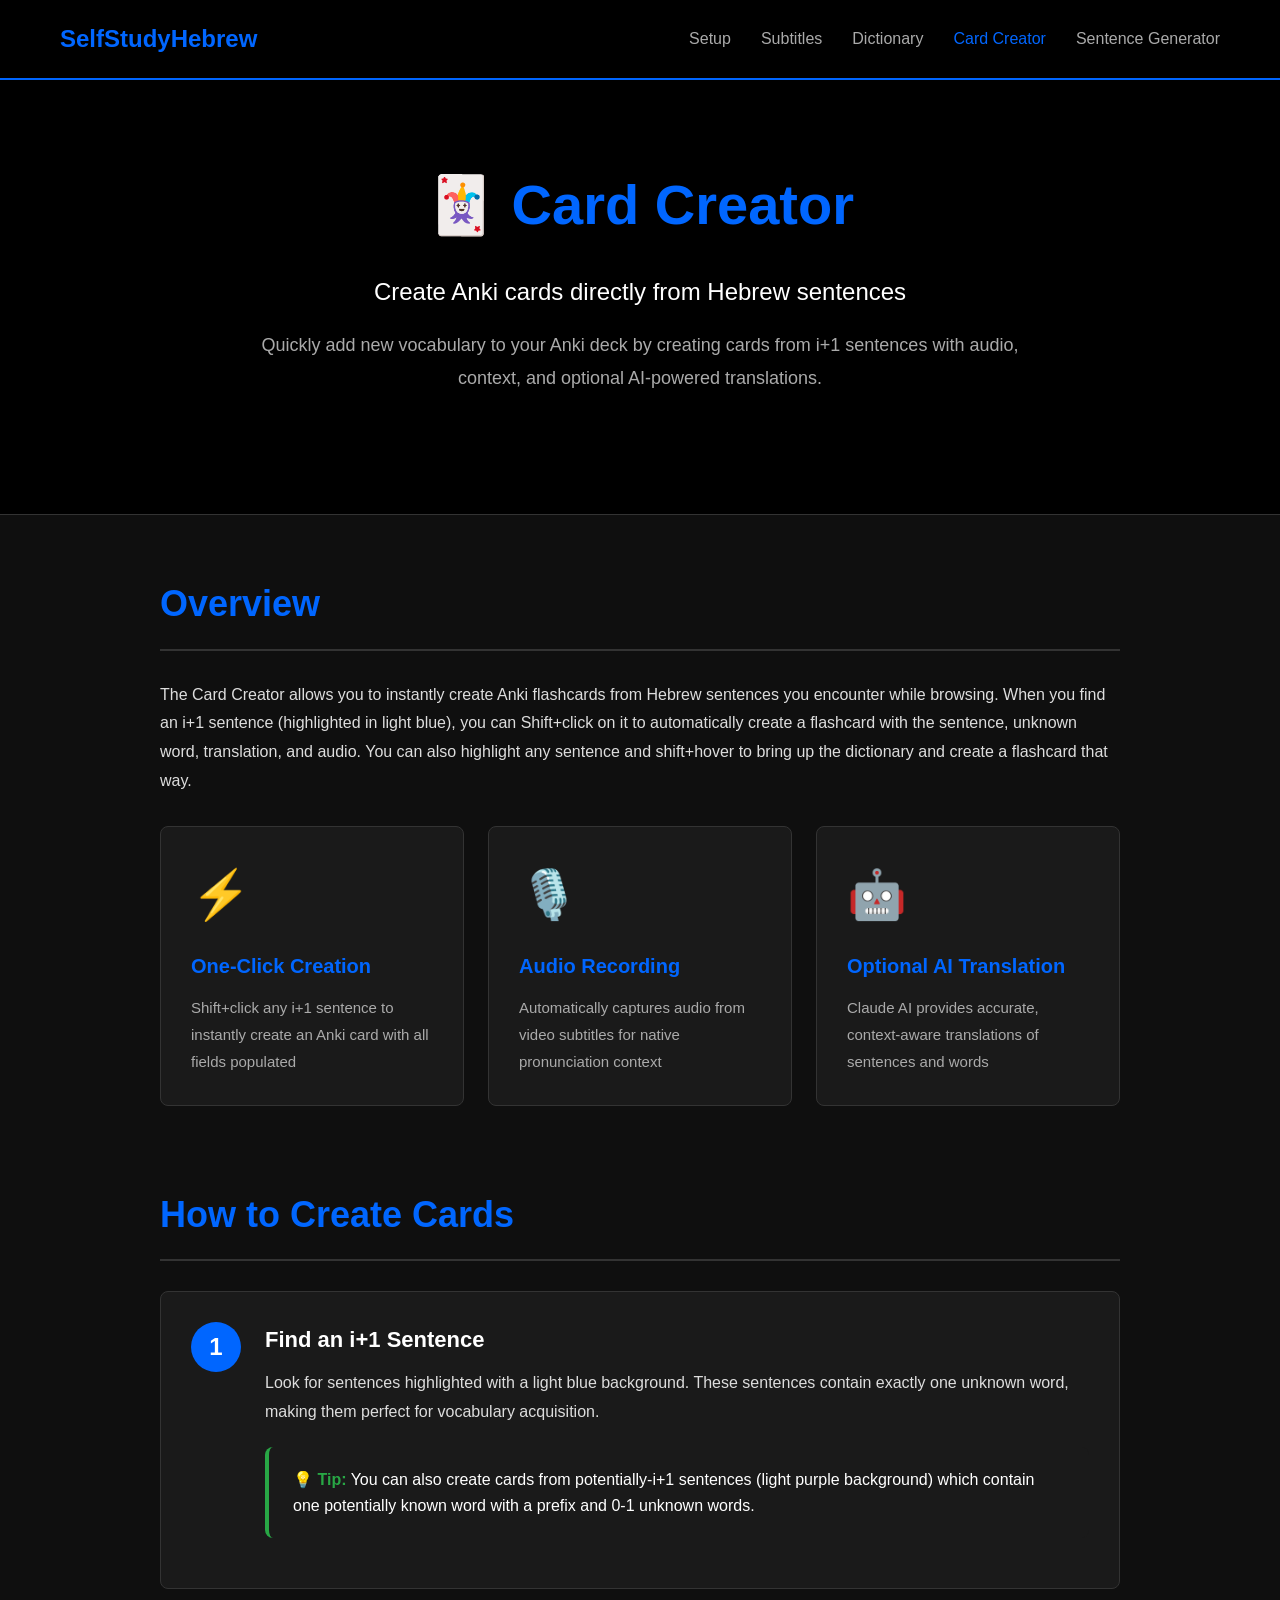
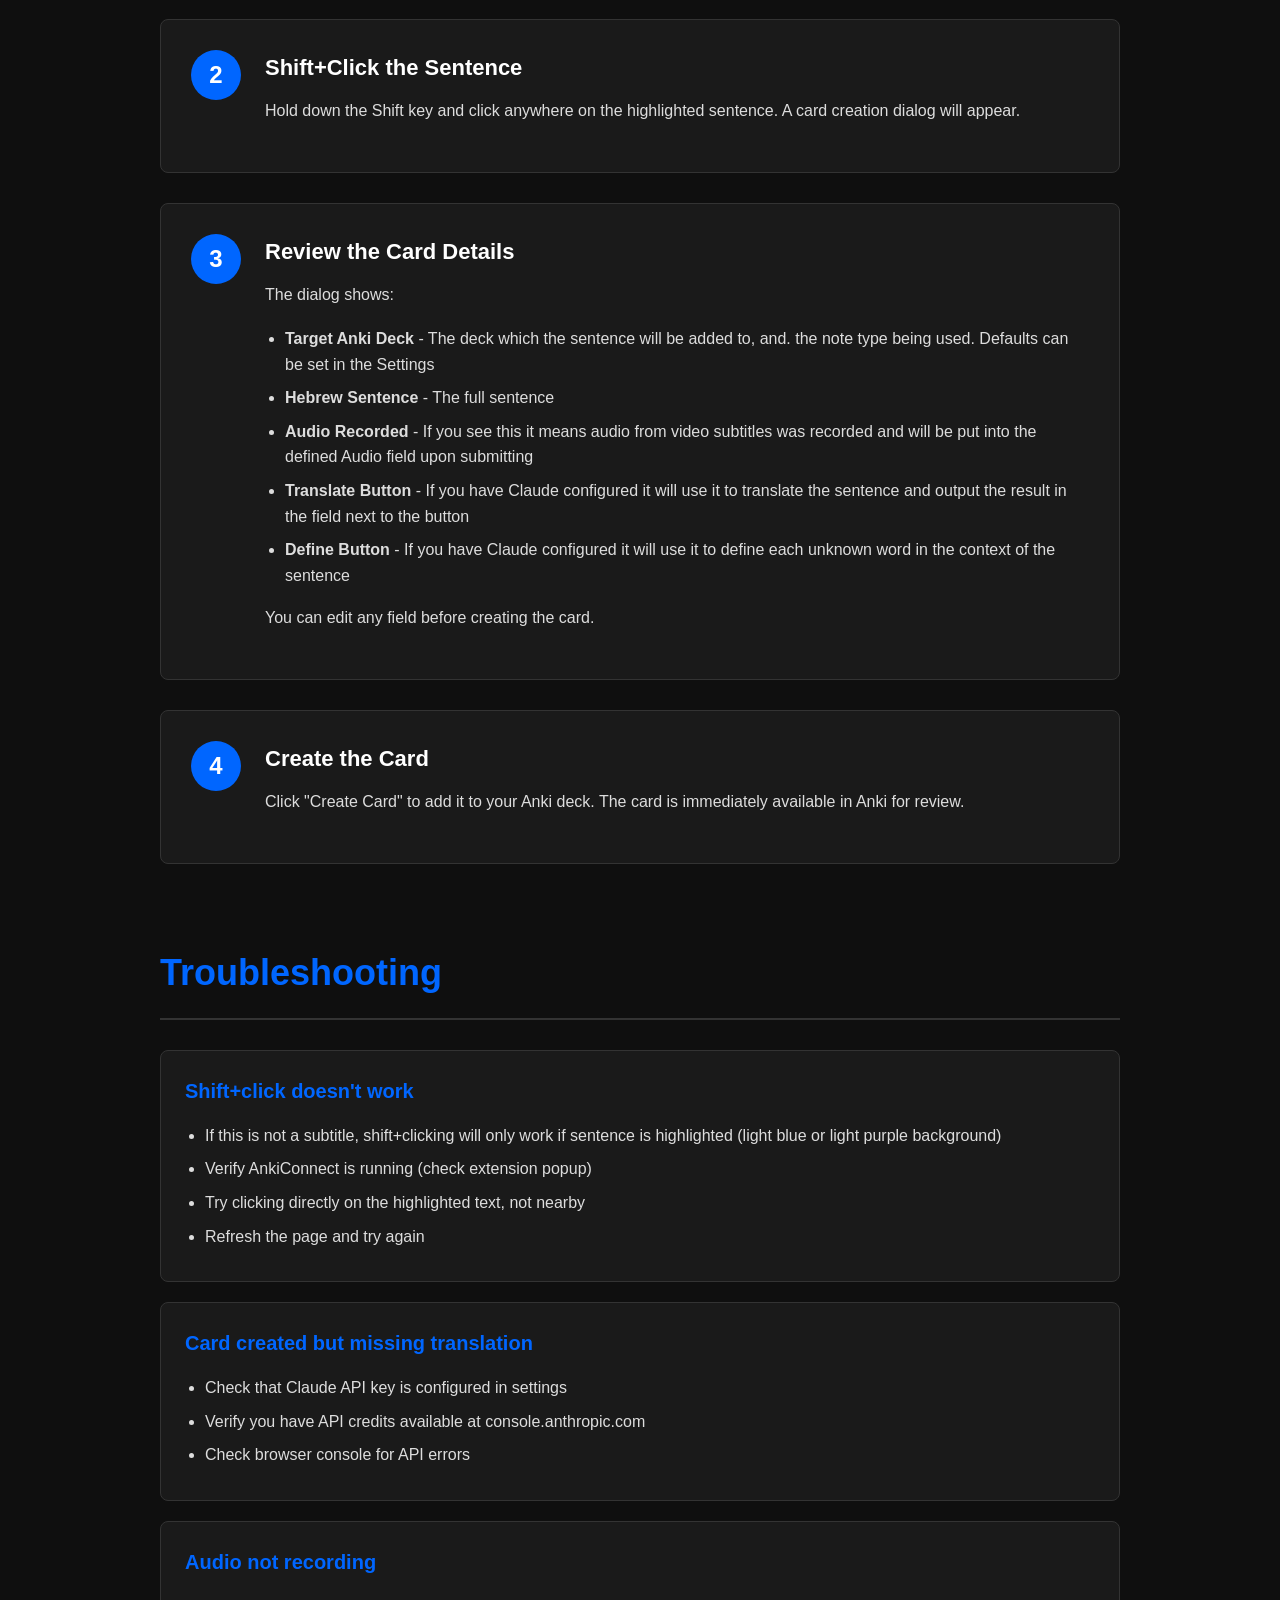
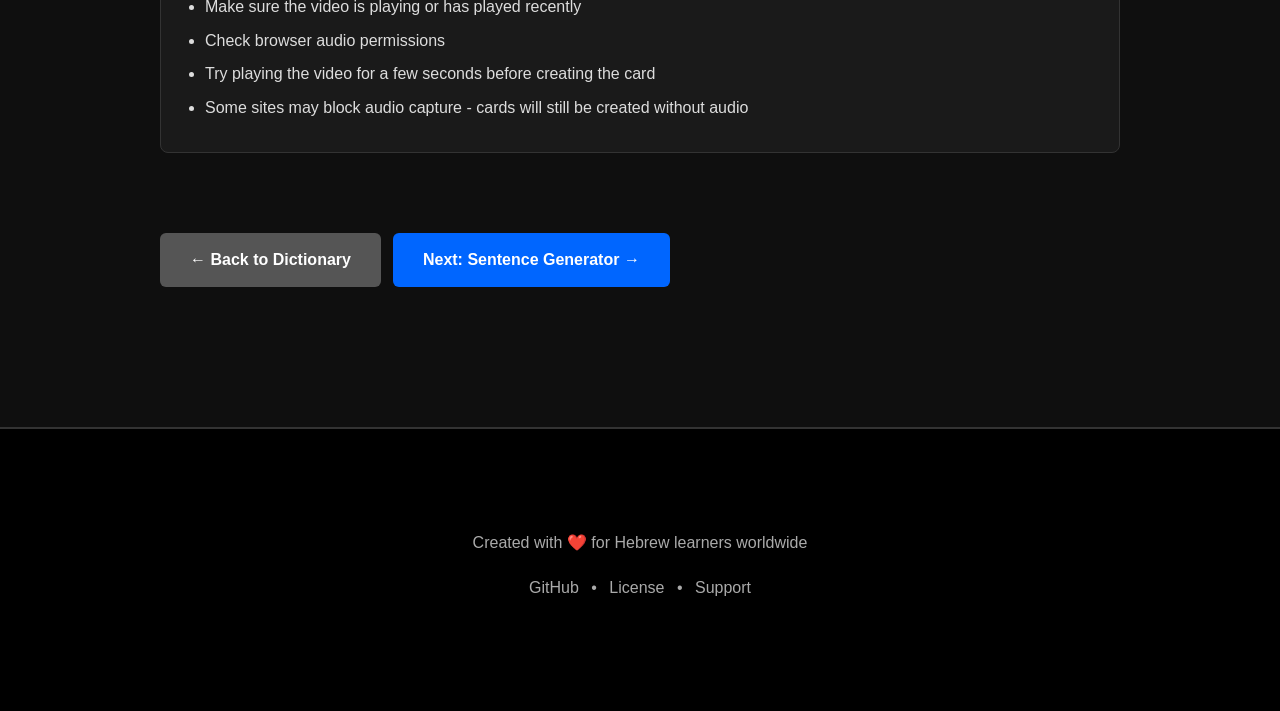
==== cards.html @ de8bf4ba "Add files via upload" ====
<!DOCTYPE html>
<html lang="en">
<head>
  <meta charset="UTF-8">
  <meta name="viewport" content="width=device-width, initial-scale=1.0">
  <title>Card Creator - SelfStudyHebrew</title>
  <link rel="stylesheet" href="styles.css">
</head>
<body>
  <nav class="navbar">
    <div class="nav-container">
      <div class="nav-brand">SelfStudyHebrew</div>
      <ul class="nav-menu">
        <li><a href="index.html">Setup</a></li>
        <li><a href="subtitles.html">Subtitles</a></li>
        <li><a href="dictionary.html">Dictionary</a></li>
        <li><a href="cards.html" class="active">Card Creator</a></li>
        <li><a href="generator.html">Sentence Generator</a></li>
      </ul>
    </div>
  </nav>

  <div class="hero">
    <div class="hero-content">
      <h1>🃏 Card Creator</h1>
      <p class="hero-subtitle">Create Anki cards directly from Hebrew sentences</p>
      <p class="hero-description">Quickly add new vocabulary to your Anki deck by creating cards from i+1 sentences with audio, context, and optional AI-powered translations.</p>
    </div>
  </div>

  <div class="container">
    <!-- Overview -->
    <section class="section">
      <h2>Overview</h2>
      <p>
        The Card Creator allows you to instantly create Anki flashcards from Hebrew sentences you encounter while browsing.
        When you find an i+1 sentence (highlighted in light blue), you can Shift+click on it to automatically create
        a flashcard with the sentence, unknown word, translation, and audio. You can also highlight any sentence and shift+hover to bring up the dictionary and create a flashcard that way.
      </p>

      <div class="feature-grid">
        <div class="feature-card">
          <div class="feature-icon">⚡</div>
          <h3>One-Click Creation</h3>
          <p>Shift+click any i+1 sentence to instantly create an Anki card with all fields populated</p>
        </div>
        <div class="feature-card">
          <div class="feature-icon">🎙️</div>
          <h3>Audio Recording</h3>
          <p>Automatically captures audio from video subtitles for native pronunciation context</p>
        </div>
        <div class="feature-card">
          <div class="feature-icon">🤖</div>
          <h3>Optional AI Translation</h3>
          <p>Claude AI provides accurate, context-aware translations of sentences and words</p>
        </div>
      </div>
    </section>

    <!-- How to Create Cards -->
    <section class="section">
      <h2>How to Create Cards</h2>

      <div class="step-card">
        <div class="step-number">1</div>
        <div class="step-content">
          <h3>Find an i+1 Sentence</h3>
          <p>Look for sentences highlighted with a light blue background. These sentences contain exactly one unknown word, making them perfect for vocabulary acquisition.</p>
          <div class="tip-box">
            <strong>💡 Tip:</strong> You can also create cards from potentially-i+1 sentences (light purple background) which contain one potentially known word with a prefix and 0-1 unknown words.
          </div>
        </div>
      </div>

      <div class="step-card">
        <div class="step-number">2</div>
        <div class="step-content">
          <h3>Shift+Click the Sentence</h3>
          <p>Hold down the Shift key and click anywhere on the highlighted sentence. A card creation dialog will appear.</p>
        </div>
      </div>

      <div class="step-card">
        <div class="step-number">3</div>
        <div class="step-content">
          <h3>Review the Card Details</h3>
          <p>The dialog shows:</p>
          <ul>
            <li><strong>Target Anki Deck</strong> - The deck which the sentence will be added to, and. the note type being used. Defaults can be set in the Settings</li>
            <li><strong>Hebrew Sentence</strong> - The full sentence</li>
            <li><strong>Audio Recorded</strong> - If you see this it means audio from video subtitles was recorded and will be put into the defined Audio field upon submitting</li>
            <li><strong>Translate Button</strong> - If you have Claude configured it will use it to translate the sentence and output the result in the field next to the button</li>
            <li><strong>Define Button</strong> - If you have Claude configured it will use it to define each unknown word in the context of the sentence</li>
          </ul>
          <p>You can edit any field before creating the card.</p>
        </div>
      </div>

      <div class="step-card">
        <div class="step-number">4</div>
        <div class="step-content">
          <h3>Create the Card</h3>
          <p>Click "Create Card" to add it to your Anki deck. The card is immediately available in Anki for review.</p>
        </div>
      </div>
    </section>

    <!-- Troubleshooting -->
    <section class="section">
      <h2>Troubleshooting</h2>

      <div class="faq-item">
        <h3>Shift+click doesn't work</h3>
        <ul>
          <li>If this is not a subtitle, shift+clicking will only work if sentence is highlighted (light blue or light purple background)</li>
          <li>Verify AnkiConnect is running (check extension popup)</li>
          <li>Try clicking directly on the highlighted text, not nearby</li>
          <li>Refresh the page and try again</li>
        </ul>
      </div>

      <div class="faq-item">
        <h3>Card created but missing translation</h3>
        <ul>
          <li>Check that Claude API key is configured in settings</li>
          <li>Verify you have API credits available at console.anthropic.com</li>
          <li>Check browser console for API errors</li>
        </ul>
      </div>

      <div class="faq-item">
        <h3>Audio not recording</h3>
        <ul>
          <li>Make sure the video is playing or has played recently</li>
          <li>Check browser audio permissions</li>
          <li>Try playing the video for a few seconds before creating the card</li>
          <li>Some sites may block audio capture - cards will still be created without audio</li>
        </ul>
      </div>
    </section>

    <!-- Back to Guide -->
    <section class="section">
      <div class="button-group">
        <a href="dictionary.html" class="btn btn-secondary">← Back to Dictionary</a>
        <a href="generator.html" class="btn btn-primary">Next: Sentence Generator →</a>
      </div>
    </section>
  </div>

  <footer class="footer">
    <div class="container">
      <p>Created with ❤️ for Hebrew learners worldwide</p>
      <p class="footer-links">
        <a href="https://github.com/yourusername/selfstudyhebrew">GitHub</a> •
        <a href="https://github.com/yourusername/selfstudyhebrew/blob/main/LICENSE">License</a> •
        <a href="https://buymeacoffee.com/selfstudyhebrew">Support</a>
      </p>
    </div>
  </footer>
</body>
</html>
---- styles.css ----
* {
  margin: 0;
  padding: 0;
  box-sizing: border-box;
}

body {
  font-family: -apple-system, BlinkMacSystemFont, 'Segoe UI', Roboto, Oxygen, Ubuntu, Cantarell, sans-serif;
  line-height: 1.6;
  color: white;
  background: #0f0f0f;
}

a {
  color: #5eb3f6;
  text-decoration: none;
}

a:hover {
  text-decoration: underline;
}

/* Navigation */
.navbar {
  background: #000;
  border-bottom: 2px solid #0066ff;
  position: sticky;
  top: 0;
  z-index: 1000;
}

.nav-container {
  max-width: 1200px;
  margin: 0 auto;
  padding: 0 20px;
  display: flex;
  justify-content: space-between;
  align-items: center;
}

.nav-brand {
  font-size: 24px;
  font-weight: 700;
  color: #0066ff;
  padding: 20px 0;
}

.nav-menu {
  display: flex;
  list-style: none;
  gap: 30px;
}

.nav-menu a {
  color: #aaa;
  text-decoration: none;
  font-weight: 500;
  transition: color 0.2s;
  padding: 20px 0;
  display: block;
}

.nav-menu a:hover,
.nav-menu a.active {
  color: #0066ff;
  text-decoration: none;
}

/* Hero */
.hero {
  background: #000;
  border-bottom: 1px solid #333;
  padding: 80px 20px;
  text-align: center;
}

.hero-content {
  max-width: 800px;
  margin: 0 auto;
}

.hero h1 {
  font-size: 56px;
  font-weight: 700;
  color: #0066ff;
  margin-bottom: 20px;
}

.hero-subtitle {
  font-size: 24px;
  color: white;
  margin-bottom: 16px;
  font-weight: 500;
}

.hero-description {
  font-size: 18px;
  color: #aaa;
  margin-bottom: 40px;
  line-height: 1.8;
}

.hero-buttons {
  display: flex;
  gap: 16px;
  justify-content: center;
  flex-wrap: wrap;
}

/* Container */
.container {
  max-width: 1000px;
  margin: 0 auto;
  padding: 60px 20px;
}

/* Section */
.section {
  margin-bottom: 80px;
}

.section:last-child {
  margin-bottom: 0;
}

h2 {
  font-size: 36px;
  font-weight: 600;
  color: #0066ff;
  margin-bottom: 30px;
  padding-bottom: 16px;
  border-bottom: 2px solid #333;
}

h3 {
  font-size: 22px;
  font-weight: 600;
  color: white;
  margin-bottom: 16px;
}

p {
  color: #ddd;
  margin-bottom: 16px;
  font-size: 16px;
  line-height: 1.8;
}

/* Buttons */
.btn {
  display: inline-block;
  padding: 12px 28px;
  border-radius: 6px;
  font-weight: 600;
  font-size: 16px;
  text-decoration: none;
  transition: all 0.2s;
  border: 2px solid transparent;
}

.btn-primary {
  background: #0066ff;
  color: white;
}

.btn-primary:hover {
  background: #0052cc;
  text-decoration: none;
  transform: translateY(-2px);
  box-shadow: 0 4px 12px rgba(255, 0, 0, 0.3);
}

.btn-secondary {
  background: #555;
  color: white;
}

.btn-secondary:hover {
  background: #666;
  text-decoration: none;
  transform: translateY(-2px);
}

.btn-coffee {
  background: linear-gradient(135deg, #FFDD00 0%, #FBB034 100%);
  color: #2d1f0f;
  border-color: #f4a300;
}

.btn-coffee:hover {
  background: linear-gradient(135deg, #FBB034 0%, #FFDD00 100%);
  text-decoration: none;
  transform: translateY(-2px);
  box-shadow: 0 4px 12px rgba(255, 221, 0, 0.4);
}

.btn-small {
  padding: 8px 16px;
  font-size: 14px;
}

.button-group {
  display: flex;
  gap: 12px;
  flex-wrap: wrap;
  margin-top: 24px;
}

/* Color Guide */
.color-guide {
  display: flex;
  gap: 30px;
  flex-wrap: wrap;
  margin: 30px 0;
  padding: 30px;
  background: #1a1a1a;
  border-radius: 8px;
  border: 1px solid #333;
}

.color-item {
  display: flex;
  flex-direction: column;
  align-items: center;
  gap: 12px;
  min-width: 120px;
}

.color-box {
  font-size: 28px;
  padding: 12px 20px;
  border-radius: 4px;
  background: #0f0f0f;
  font-weight: 600;
  direction: rtl;
}

.color-box.green-underline {
  border-bottom: 3px solid #2d5016;
  color: white;
}

.color-box.orange-underline {
  border-bottom: 3px solid #ff8c00;
  color: white;
}

.color-box.purple-underline {
  border-bottom: 3px solid #9370db;
  color: white;
}

.color-box.red-underline {
  border-bottom: 3px solid #dc3545;
  color: white;
}

.color-box.i1-bg {
  background: #add8e6;
  color: #0f0f0f;
}

.color-box.potentially-i1-bg {
  background: #e6d5f5;
  color: #0f0f0f;
}

.color-item span {
  color: #aaa;
  font-size: 14px;
  text-align: center;
}

/* Feature Grid */
.feature-grid {
  display: grid;
  grid-template-columns: repeat(auto-fit, minmax(280px, 1fr));
  gap: 24px;
  margin: 30px 0;
}

.feature-card {
  background: #1a1a1a;
  border: 1px solid #333;
  border-radius: 8px;
  padding: 30px;
  transition: all 0.2s;
  text-decoration: none;
  display: block;
}

.feature-card:hover {
  border-color: #0066ff;
  transform: translateY(-4px);
  box-shadow: 0 8px 20px rgba(255, 0, 0, 0.2);
  text-decoration: none;
}

.feature-icon {
  font-size: 48px;
  margin-bottom: 16px;
}

.feature-card h3 {
  color: #0066ff;
  margin-bottom: 12px;
  font-size: 20px;
}

.feature-card p {
  color: #aaa;
  margin: 0;
  font-size: 15px;
}

/* Step Cards */
.step-card {
  display: flex;
  gap: 24px;
  margin-bottom: 30px;
  padding: 30px;
  background: #1a1a1a;
  border: 1px solid #333;
  border-radius: 8px;
}

.step-number {
  flex-shrink: 0;
  width: 50px;
  height: 50px;
  background: #0066ff;
  color: white;
  font-size: 24px;
  font-weight: 700;
  border-radius: 50%;
  display: flex;
  align-items: center;
  justify-content: center;
}

.step-content {
  flex: 1;
}

.step-content h3 {
  margin-top: 0;
  margin-bottom: 12px;
}

.step-content ol,
.step-content ul {
  margin-left: 20px;
  margin-bottom: 16px;
}

.step-content li {
  margin-bottom: 8px;
  color: #ddd;
}

code {
  background: #272727;
  color: #ff6666;
  padding: 3px 8px;
  border-radius: 4px;
  font-family: 'Courier New', monospace;
  font-size: 14px;
}

/* Info/Warning Boxes */
.info-box,
.warning-box {
  padding: 20px 24px;
  border-radius: 8px;
  margin: 20px 0;
  border-left: 4px solid;
}

.info-box {
  background: #1a2a3a;
  border-color: #5eb3f6;
}

.info-box h3 {
  color: #5eb3f6;
  margin-top: 0;
}

.warning-box {
  background: #2a1a1a;
  border-color: #ff8c00;
}

.warning-box strong {
  color: #ff8c00;
}

.info-box ol,
.info-box ul {
  margin-left: 20px;
  margin-top: 12px;
}

.info-box li {
  margin-bottom: 8px;
  color: #ddd;
}

/* FAQ Items */
.faq-item {
  padding: 24px;
  margin-bottom: 20px;
  background: #1a1a1a;
  border: 1px solid #333;
  border-radius: 8px;
}

.faq-item h3 {
  color: #0066ff;
  margin-top: 0;
  margin-bottom: 16px;
  font-size: 20px;
}

.faq-item ul {
  margin-left: 20px;
  margin-bottom: 0;
}

.faq-item li {
  margin-bottom: 8px;
  color: #ddd;
}

/* Screenshot/Image */
.screenshot {
  width: 100%;
  max-width: 800px;
  border-radius: 8px;
  border: 2px solid #333;
  margin: 30px 0;
}

.screenshot-caption {
  text-align: center;
  color: #aaa;
  font-size: 14px;
  margin-top: 12px;
  font-style: italic;
}

/* Footer */
.footer {
  background: #000;
  border-top: 2px solid #333;
  padding: 40px 20px;
  text-align: center;
  color: #aaa;
  margin-top: 80px;
}

.footer p {
  color: #aaa;
  margin-bottom: 8px;
}

.footer-links {
  margin-top: 16px;
}

.footer-links a {
  color: #aaa;
  margin: 0 8px;
}

.footer-links a:hover {
  color: #0066ff;
}

/* Responsive */
@media (max-width: 768px) {
  .nav-container {
    flex-direction: column;
    padding: 10px 20px;
  }

  .nav-menu {
    flex-wrap: wrap;
    justify-content: center;
    gap: 15px;
    padding: 10px 0;
  }

  .nav-menu a {
    padding: 8px 0;
  }

  .hero h1 {
    font-size: 36px;
  }

  .hero-subtitle {
    font-size: 20px;
  }

  .hero-description {
    font-size: 16px;
  }

  h2 {
    font-size: 28px;
  }

  .feature-grid {
    grid-template-columns: 1fr;
  }

  .step-card {
    flex-direction: column;
  }

  .color-guide {
    flex-direction: column;
    align-items: center;
  }

  .hero-buttons {
    flex-direction: column;
  }

  .hero-buttons .btn {
    width: 100%;
    text-align: center;
  }
}

/* Page-specific styles */
.video-embed {
  position: relative;
  padding-bottom: 56.25%;
  height: 0;
  overflow: hidden;
  max-width: 100%;
  margin: 30px 0;
  border-radius: 8px;
  border: 2px solid #333;
}

.video-embed iframe {
  position: absolute;
  top: 0;
  left: 0;
  width: 100%;
  height: 100%;
}

.tip-box {
  background: #1a1a1a;
  border-left: 4px solid #28a745;
  padding: 20px 24px;
  margin: 20px 0;
  border-radius: 8px;
}

.tip-box strong {
  color: #28a745;
}

.shortcut-key {
  display: inline-block;
  background: #272727;
  color: #ff6666;
  padding: 4px 12px;
  border-radius: 4px;
  font-family: 'Courier New', monospace;
  font-size: 14px;
  font-weight: 600;
  border: 1px solid #444;
  margin: 0 4px;
}
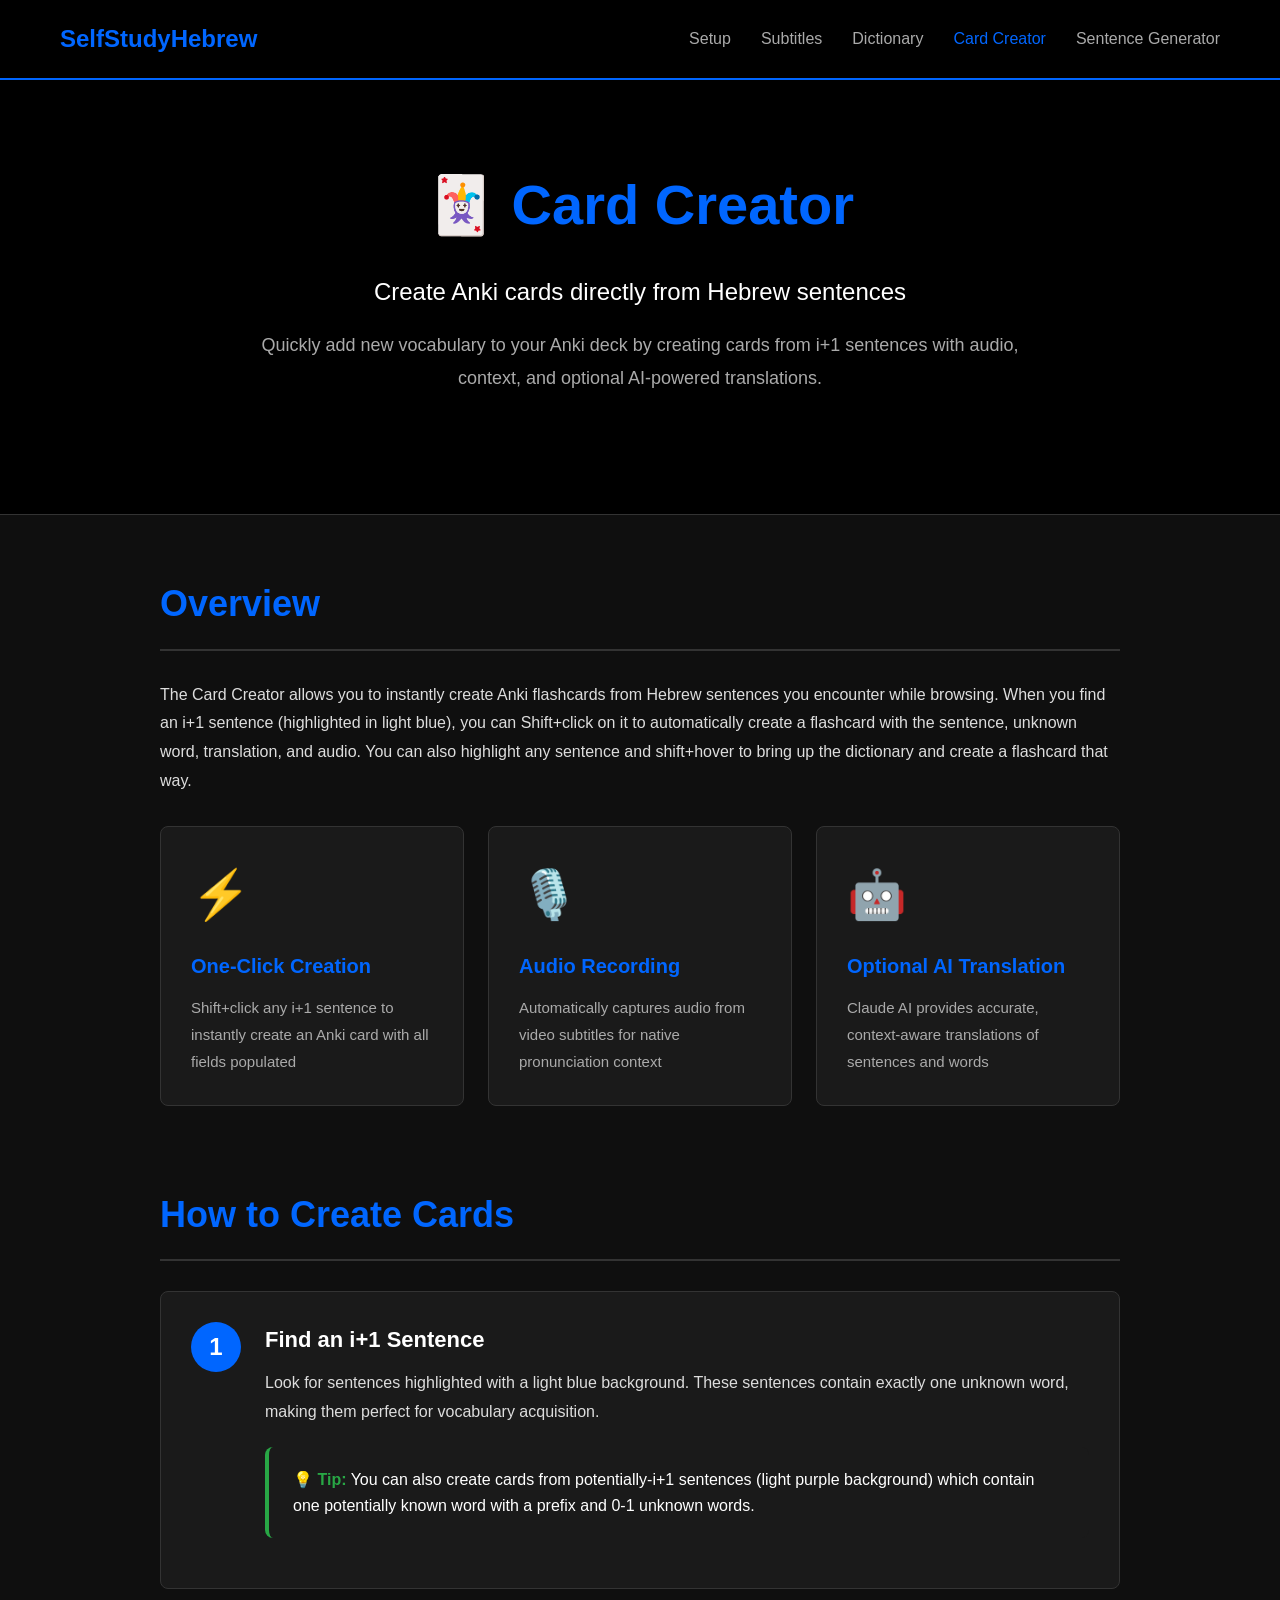
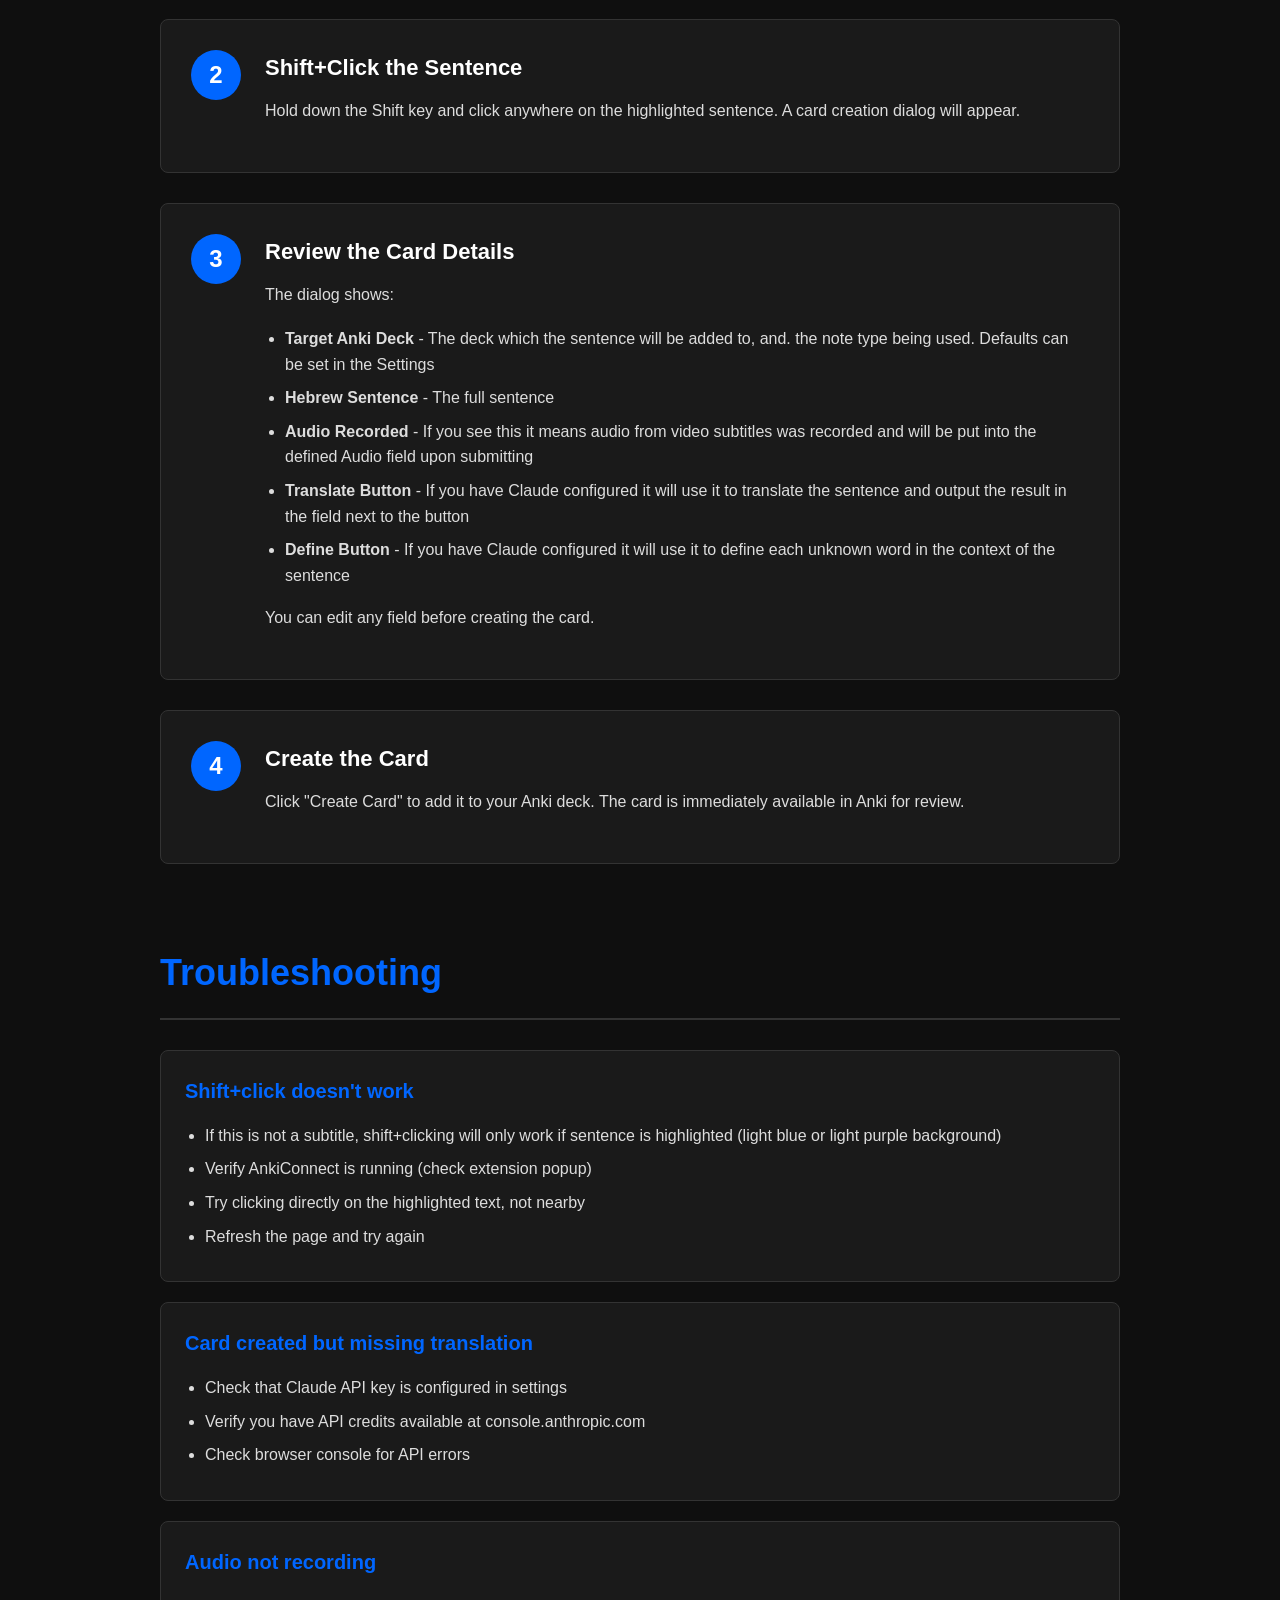
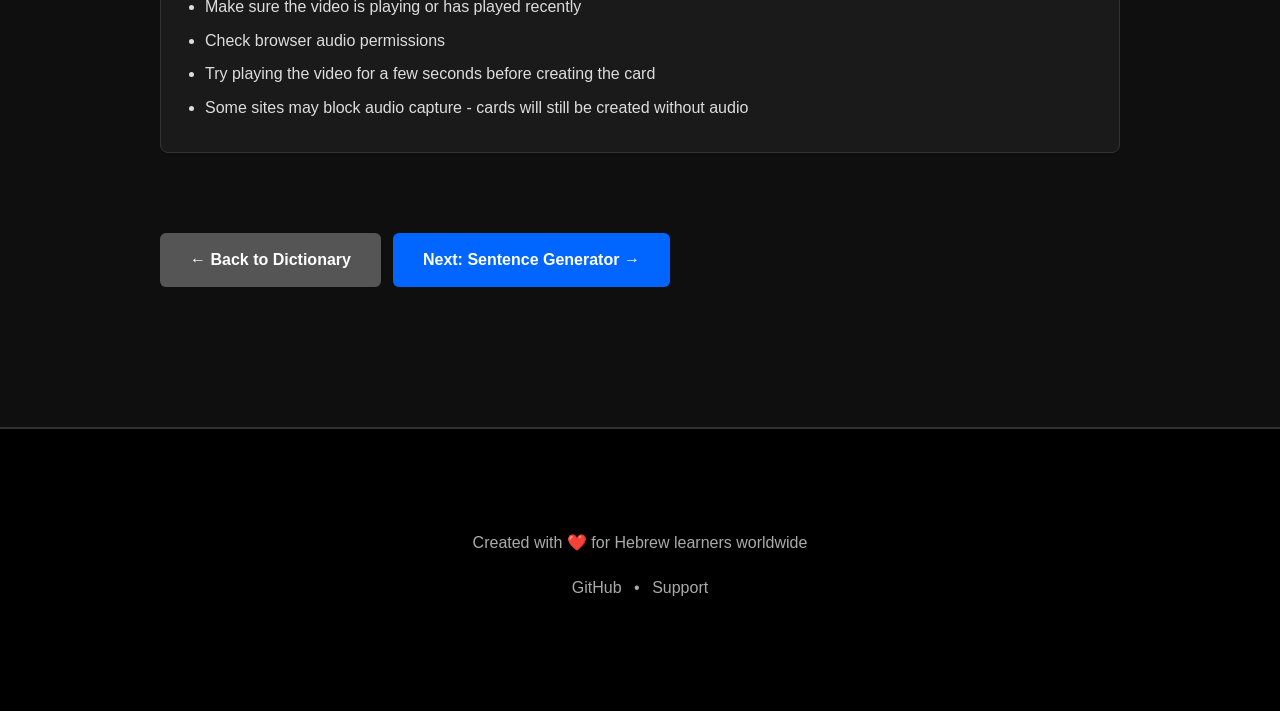
==== commit 566bd354: "Add files via upload" ====
--- a/cards.html
+++ b/cards.html
@@ -152,8 +152,7 @@
     <div class="container">
       <p>Created with ❤️ for Hebrew learners worldwide</p>
       <p class="footer-links">
-        <a href="https://github.com/yourusername/selfstudyhebrew">GitHub</a> •
-        <a href="https://github.com/yourusername/selfstudyhebrew/blob/main/LICENSE">License</a> •
+        <a href="https://github.com/selfstudyhebrew/selfstudyhebrew">GitHub</a> •
         <a href="https://buymeacoffee.com/selfstudyhebrew">Support</a>
       </p>
     </div>
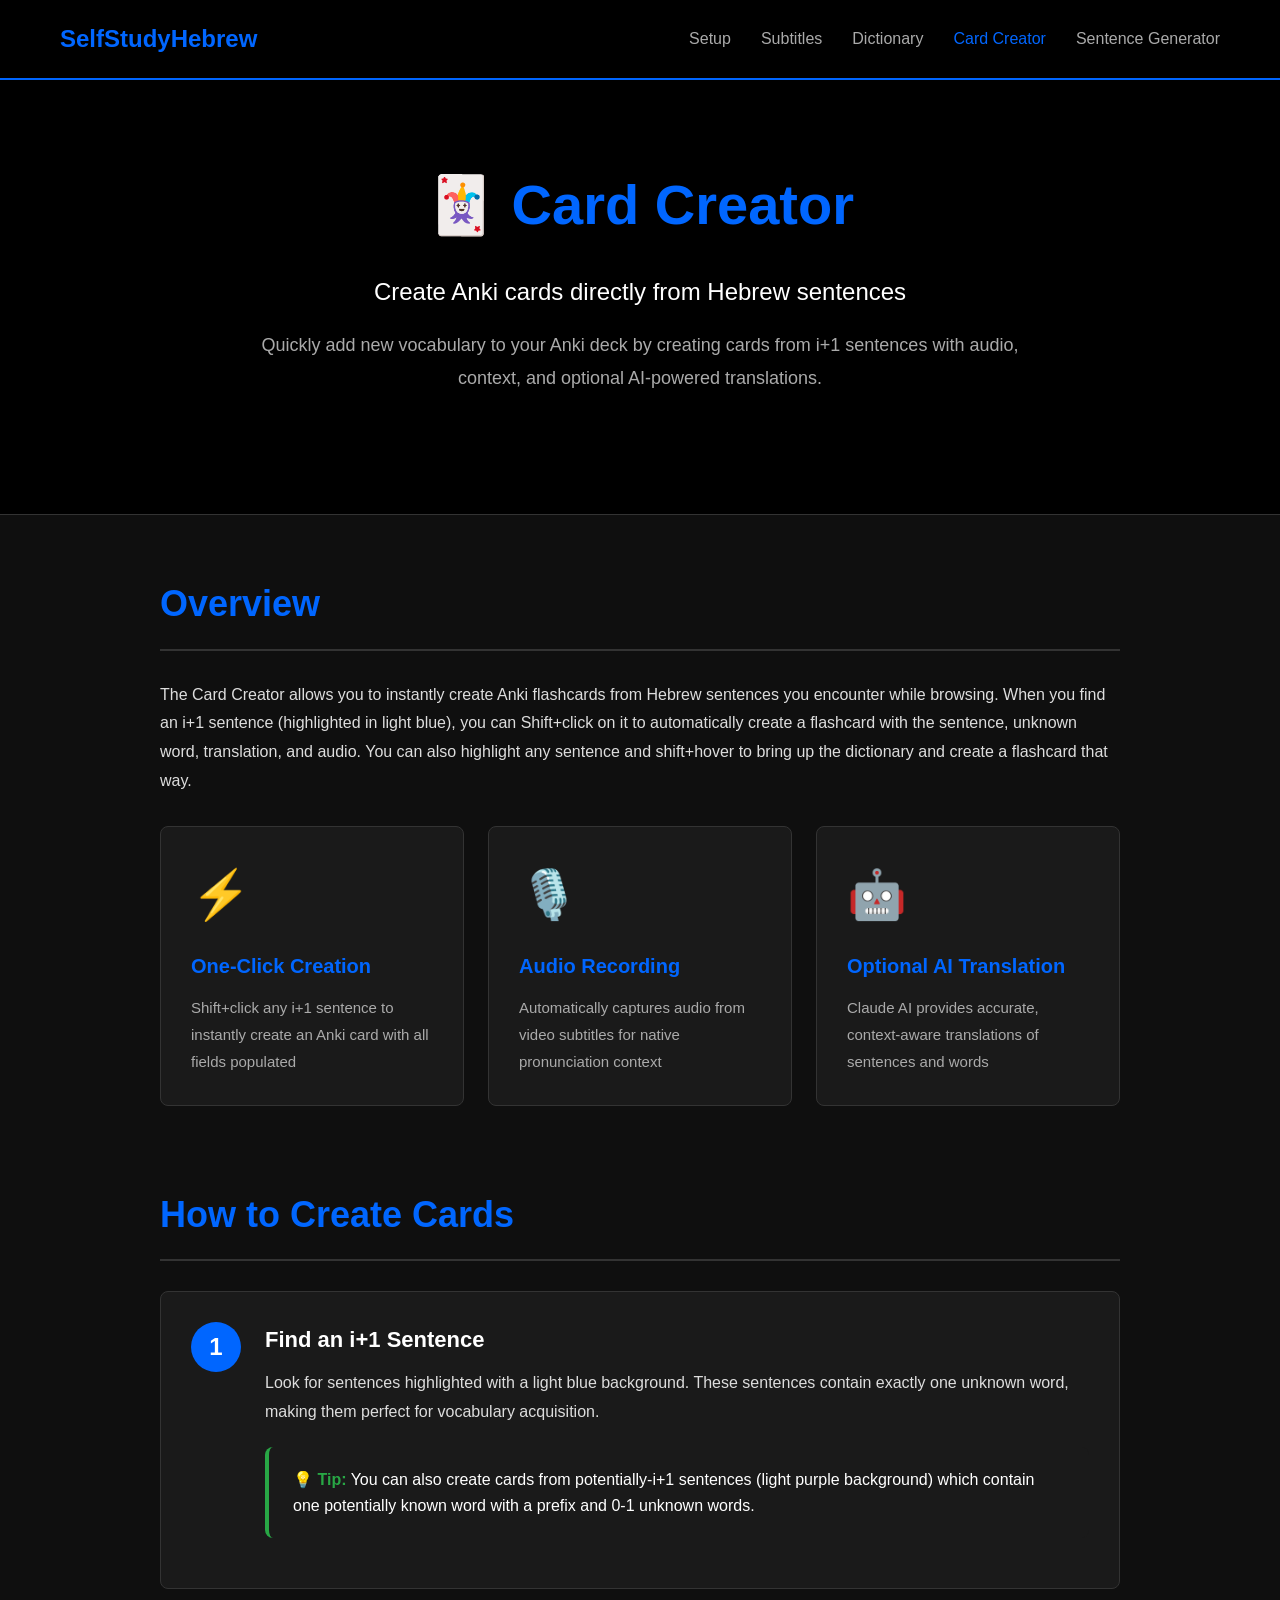
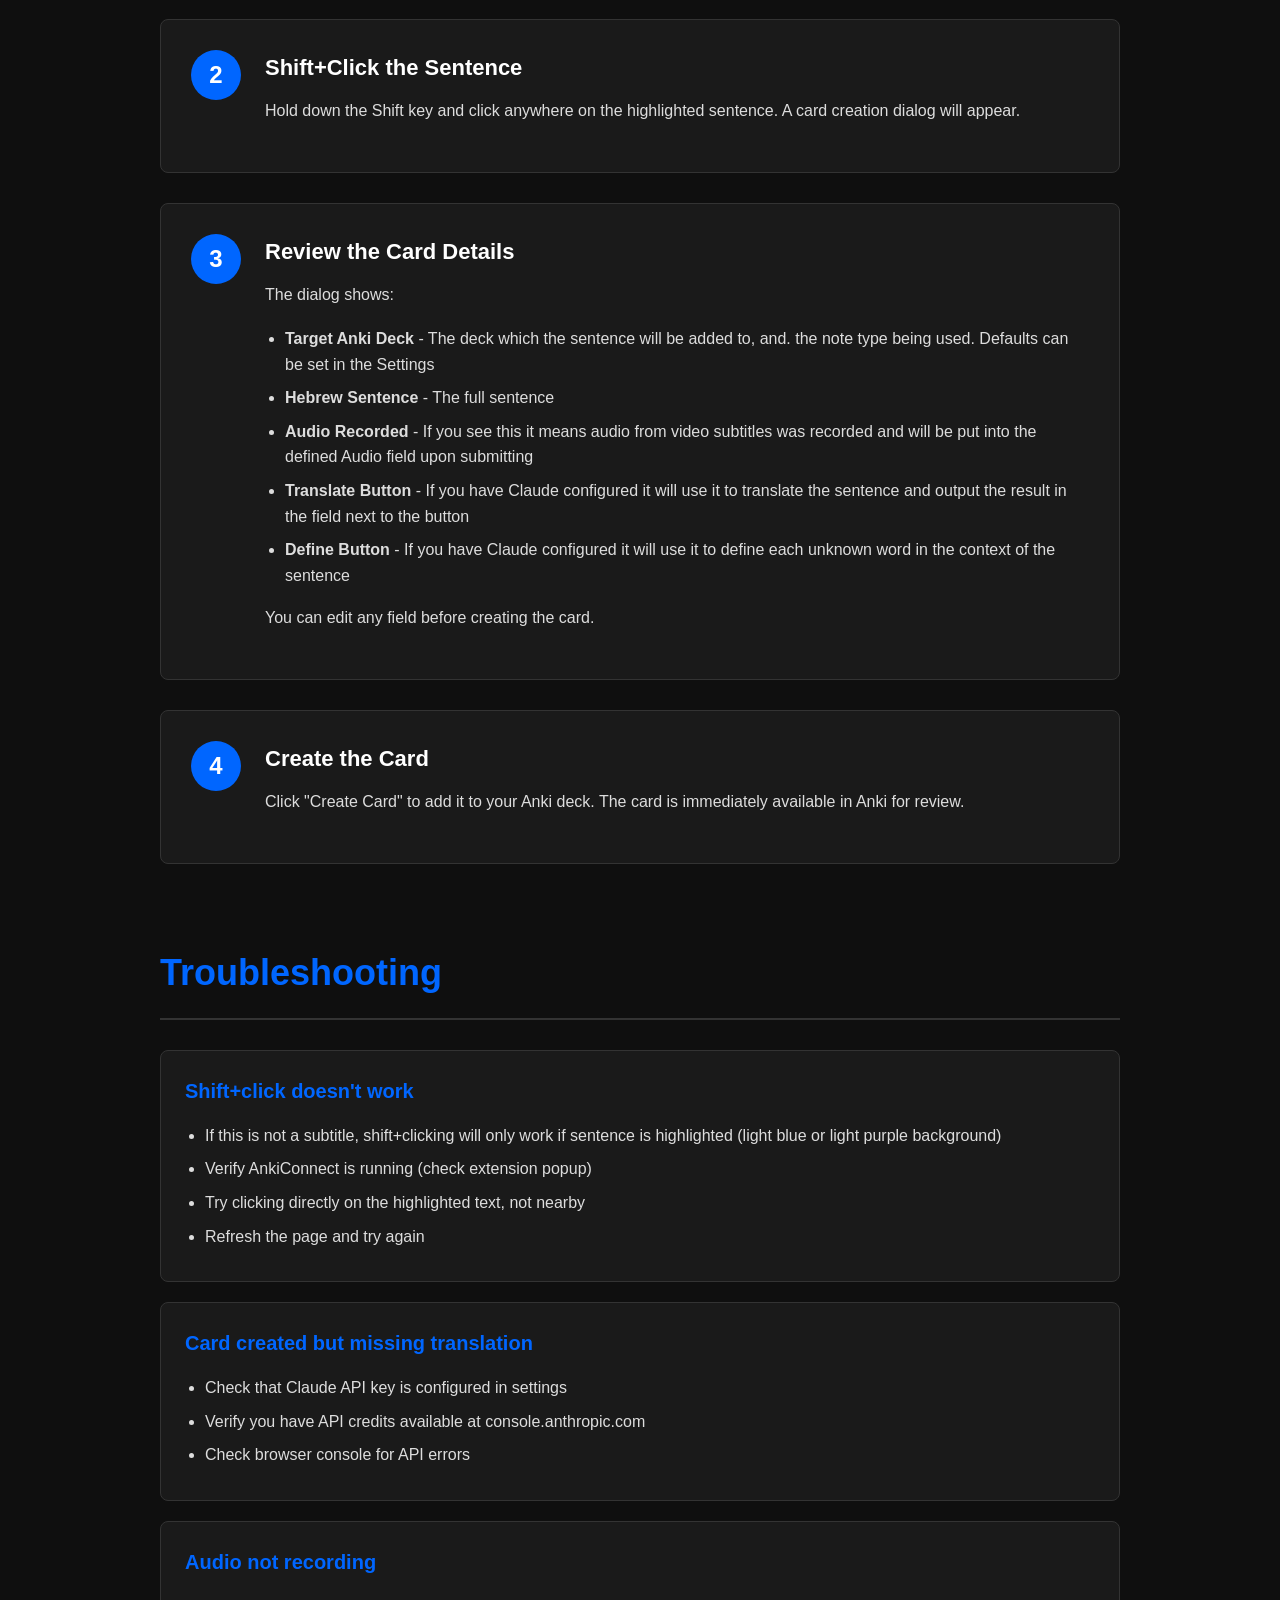
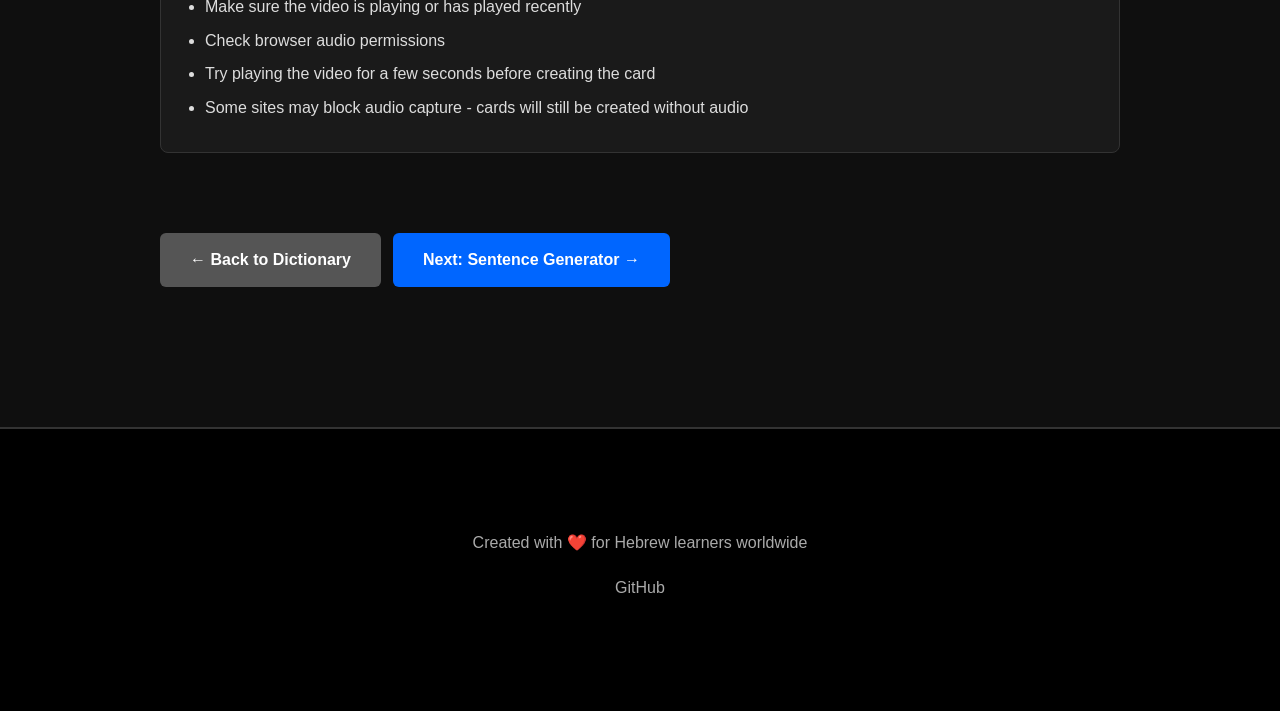
==== commit ccec92d4: "Updated Links" ====
--- a/cards.html
+++ b/cards.html
@@ -152,8 +152,7 @@
     <div class="container">
       <p>Created with ❤️ for Hebrew learners worldwide</p>
       <p class="footer-links">
-        <a href="https://github.com/selfstudyhebrew/selfstudyhebrew">GitHub</a> •
-        <a href="https://buymeacoffee.com/selfstudyhebrew">Support</a>
+        <a href="https://github.com/selfstudyhebrew/selfstudyhebrew">GitHub</a>
       </p>
     </div>
   </footer>
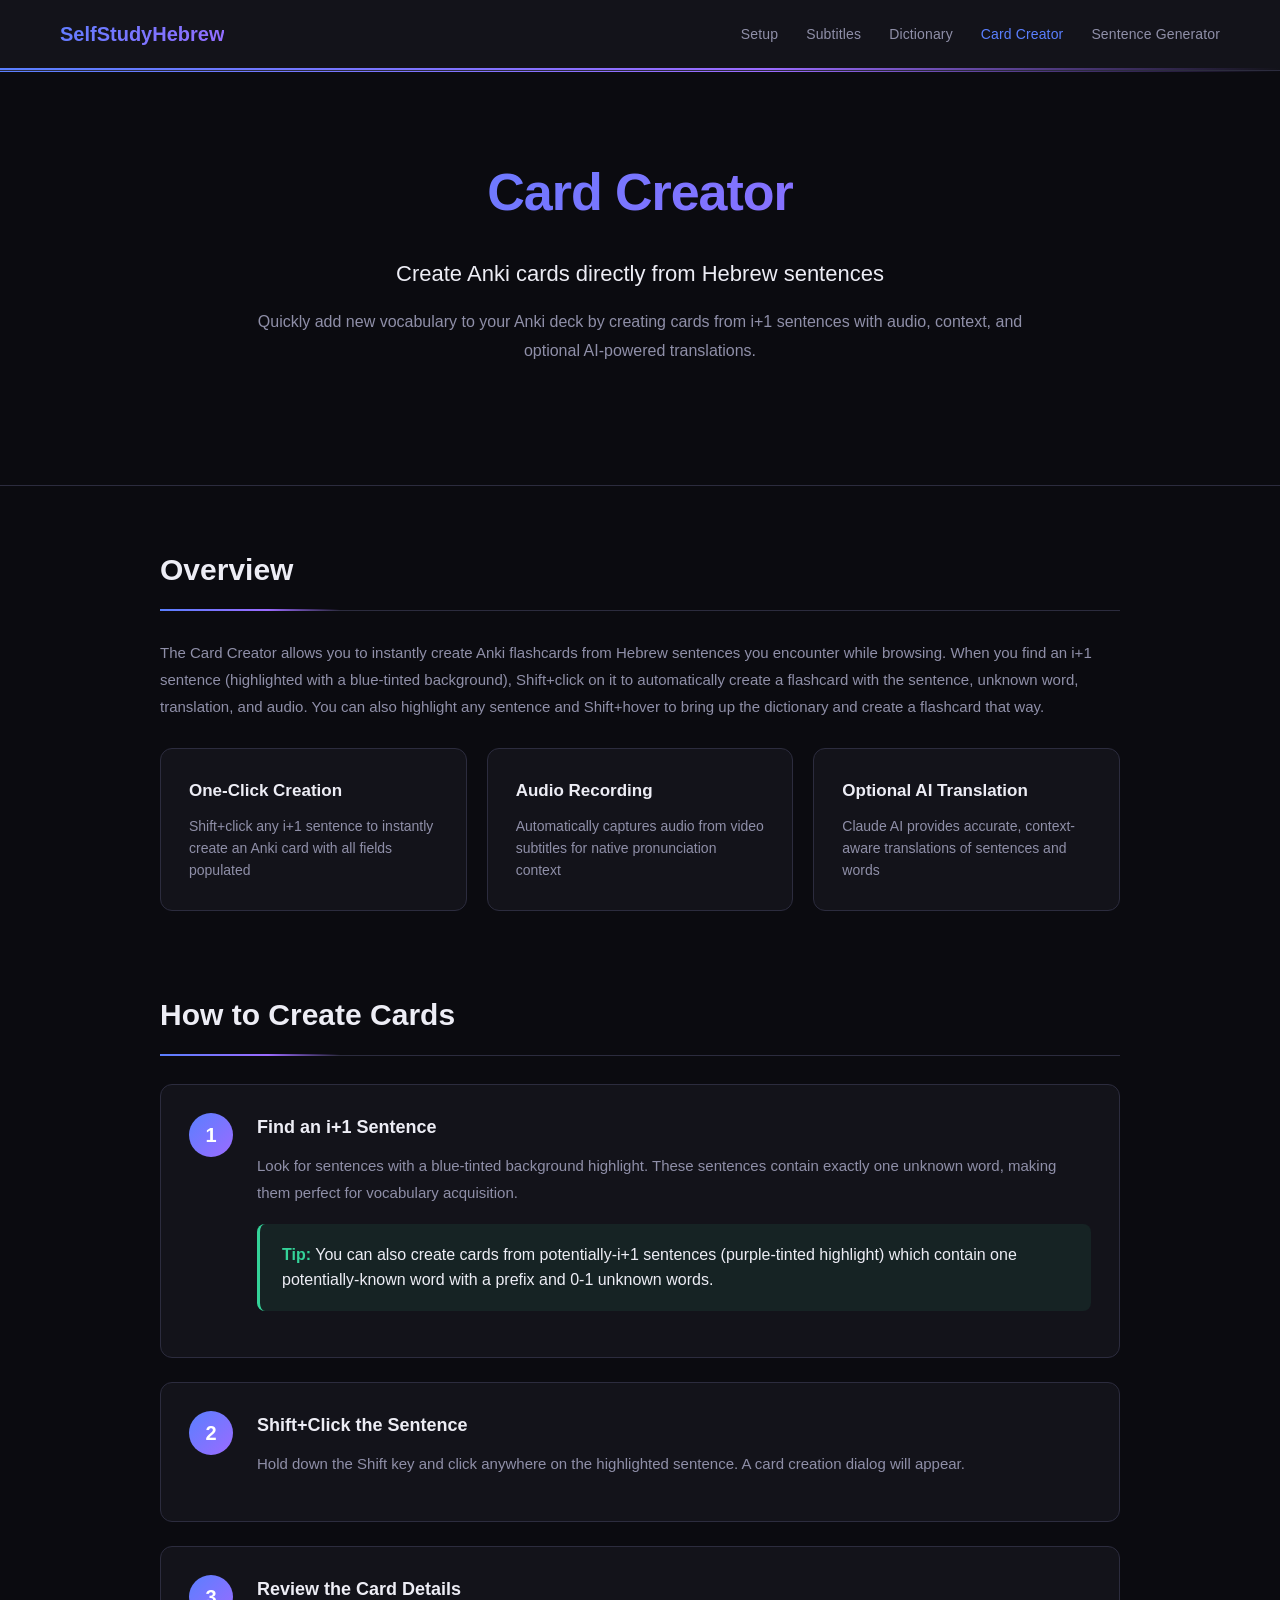
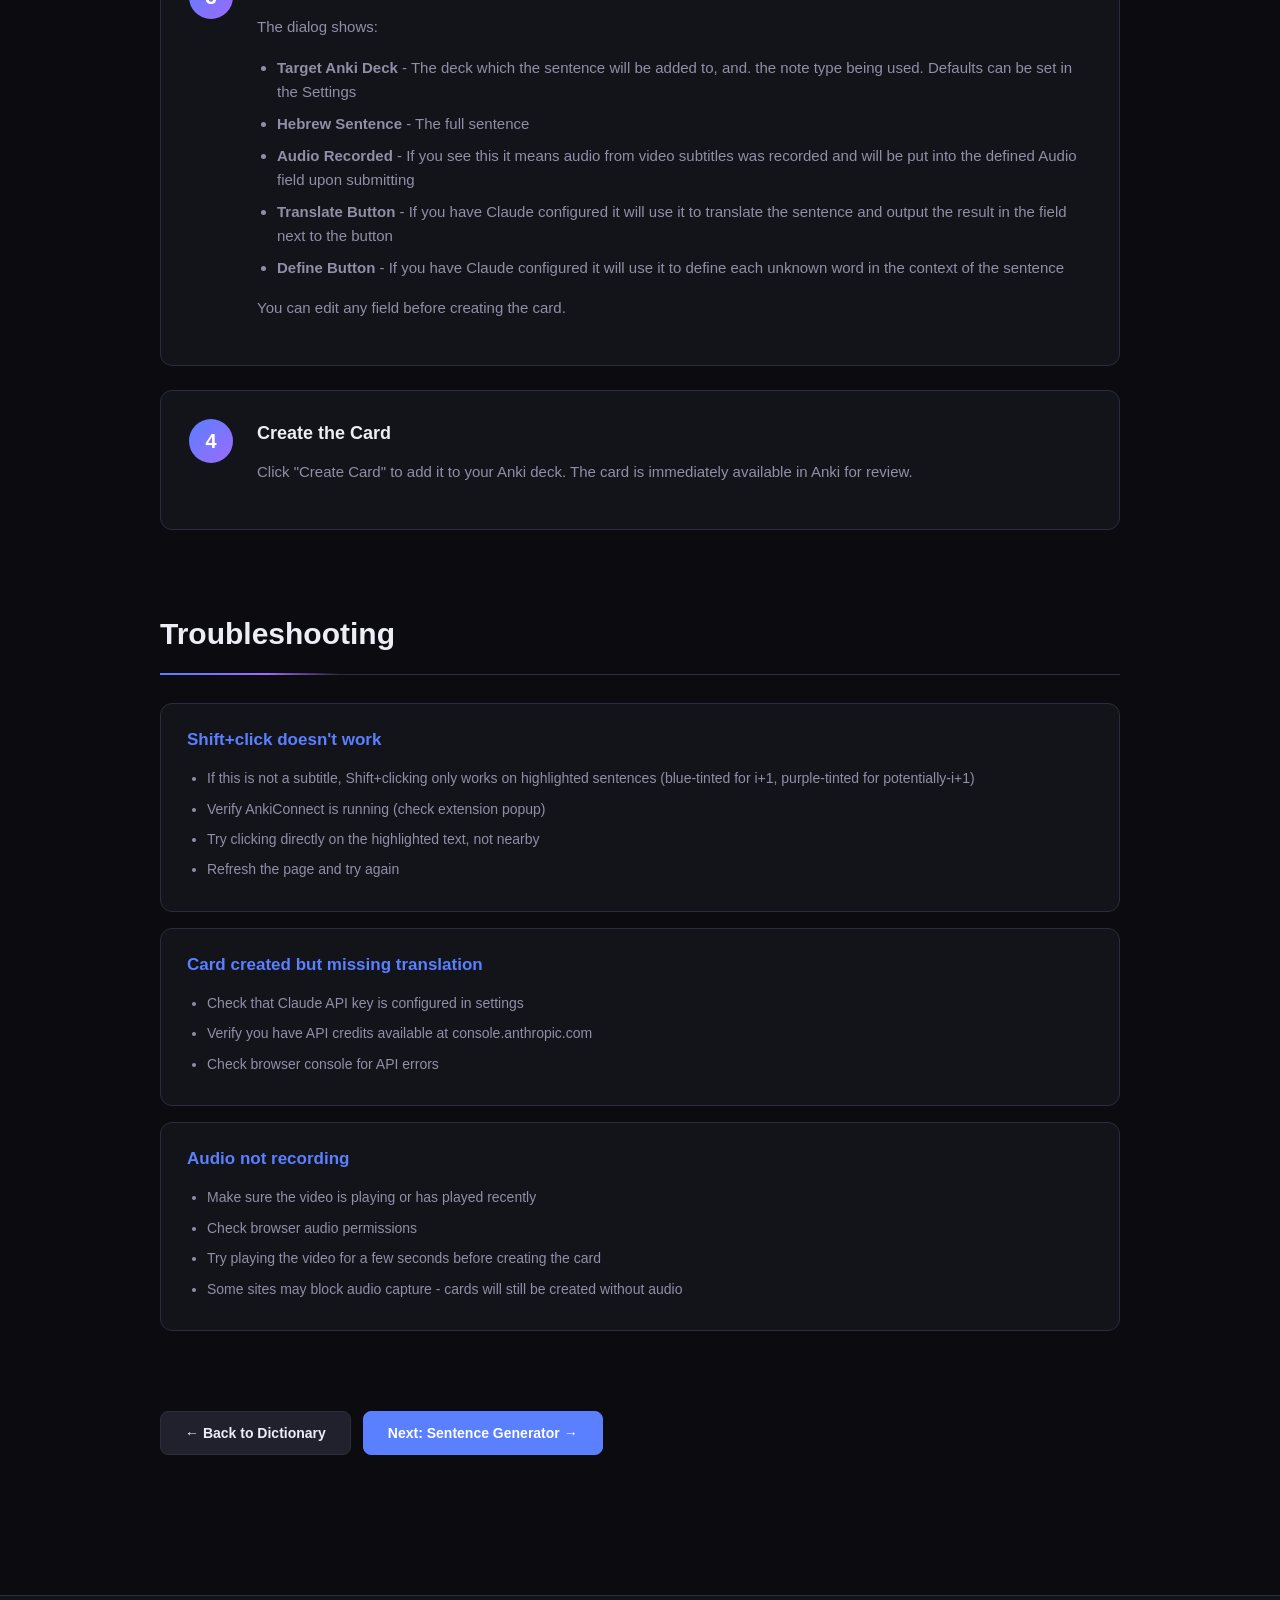
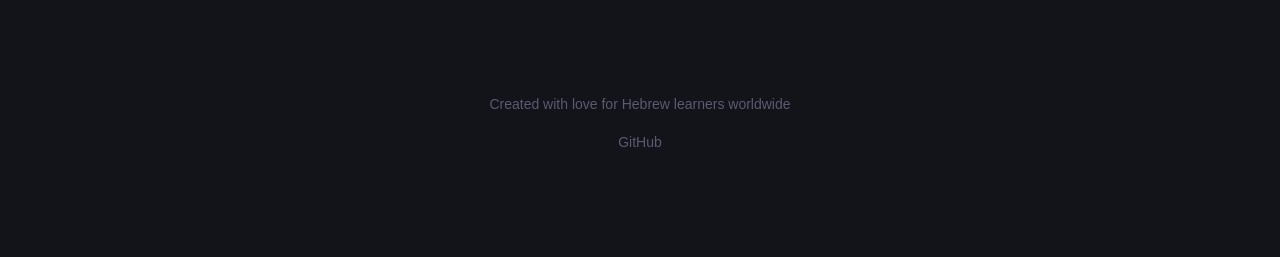
==== commit b51aa73d: "Complete Refresh" ====
--- a/cards.html
+++ b/cards.html
@@ -22,7 +22,7 @@
 
   <div class="hero">
     <div class="hero-content">
-      <h1>🃏 Card Creator</h1>
+      <h1>Card Creator</h1>
       <p class="hero-subtitle">Create Anki cards directly from Hebrew sentences</p>
       <p class="hero-description">Quickly add new vocabulary to your Anki deck by creating cards from i+1 sentences with audio, context, and optional AI-powered translations.</p>
     </div>
@@ -34,23 +34,20 @@
       <h2>Overview</h2>
       <p>
         The Card Creator allows you to instantly create Anki flashcards from Hebrew sentences you encounter while browsing.
-        When you find an i+1 sentence (highlighted in light blue), you can Shift+click on it to automatically create
-        a flashcard with the sentence, unknown word, translation, and audio. You can also highlight any sentence and shift+hover to bring up the dictionary and create a flashcard that way.
+        When you find an i+1 sentence (highlighted with a blue-tinted background), Shift+click on it to automatically create
+        a flashcard with the sentence, unknown word, translation, and audio. You can also highlight any sentence and Shift+hover to bring up the dictionary and create a flashcard that way.
       </p>
 
       <div class="feature-grid">
         <div class="feature-card">
-          <div class="feature-icon">⚡</div>
           <h3>One-Click Creation</h3>
           <p>Shift+click any i+1 sentence to instantly create an Anki card with all fields populated</p>
         </div>
         <div class="feature-card">
-          <div class="feature-icon">🎙️</div>
           <h3>Audio Recording</h3>
           <p>Automatically captures audio from video subtitles for native pronunciation context</p>
         </div>
         <div class="feature-card">
-          <div class="feature-icon">🤖</div>
           <h3>Optional AI Translation</h3>
           <p>Claude AI provides accurate, context-aware translations of sentences and words</p>
         </div>
@@ -65,9 +62,9 @@
         <div class="step-number">1</div>
         <div class="step-content">
           <h3>Find an i+1 Sentence</h3>
-          <p>Look for sentences highlighted with a light blue background. These sentences contain exactly one unknown word, making them perfect for vocabulary acquisition.</p>
+          <p>Look for sentences with a blue-tinted background highlight. These sentences contain exactly one unknown word, making them perfect for vocabulary acquisition.</p>
           <div class="tip-box">
-            <strong>💡 Tip:</strong> You can also create cards from potentially-i+1 sentences (light purple background) which contain one potentially known word with a prefix and 0-1 unknown words.
+            <strong>Tip:</strong> You can also create cards from potentially-i+1 sentences (purple-tinted highlight) which contain one potentially-known word with a prefix and 0-1 unknown words.
           </div>
         </div>
       </div>
@@ -112,7 +109,7 @@
       <div class="faq-item">
         <h3>Shift+click doesn't work</h3>
         <ul>
-          <li>If this is not a subtitle, shift+clicking will only work if sentence is highlighted (light blue or light purple background)</li>
+          <li>If this is not a subtitle, Shift+clicking only works on highlighted sentences (blue-tinted for i+1, purple-tinted for potentially-i+1)</li>
           <li>Verify AnkiConnect is running (check extension popup)</li>
           <li>Try clicking directly on the highlighted text, not nearby</li>
           <li>Refresh the page and try again</li>
@@ -150,7 +147,7 @@
 
   <footer class="footer">
     <div class="container">
-      <p>Created with ❤️ for Hebrew learners worldwide</p>
+      <p>Created with love for Hebrew learners worldwide</p>
       <p class="footer-links">
         <a href="https://github.com/selfstudyhebrew/selfstudyhebrew">GitHub</a>
       </p>
--- a/styles.css
+++ b/styles.css
@@ -1,3 +1,21 @@
+/* ===== DESIGN TOKENS ===== */
+:root {
+  --bg: #0b0b10;
+  --surface: #13131a;
+  --surface-2: #1a1a24;
+  --surface-3: #21212e;
+  --border: #2c2c3e;
+  --accent: #5a7fff;
+  --accent-2: #9b6bff;
+  --text-primary: #ededf5;
+  --text-secondary: #8f8fa8;
+  --text-muted: #5a5a72;
+  --success: #34d399;
+  --error: #f87171;
+  --warning: #fbbf24;
+  --gradient: linear-gradient(90deg, #5a7fff, #9b6bff 60%, transparent);
+}
+
 * {
   margin: 0;
   padding: 0;
@@ -7,12 +25,12 @@
 body {
   font-family: -apple-system, BlinkMacSystemFont, 'Segoe UI', Roboto, Oxygen, Ubuntu, Cantarell, sans-serif;
   line-height: 1.6;
-  color: white;
-  background: #0f0f0f;
+  color: var(--text-primary);
+  background: var(--bg);
 }
 
 a {
-  color: #5eb3f6;
+  color: var(--accent);
   text-decoration: none;
 }
 
@@ -20,13 +38,20 @@
   text-decoration: underline;
 }
 
-/* Navigation */
+/* ===== NAVIGATION ===== */
 .navbar {
-  background: #000;
-  border-bottom: 2px solid #0066ff;
+  background: var(--surface);
+  border-bottom: 1px solid var(--border);
   position: sticky;
   top: 0;
   z-index: 1000;
+}
+
+.navbar::after {
+  content: '';
+  display: block;
+  height: 2px;
+  background: var(--gradient);
 }
 
 .nav-container {
@@ -39,82 +64,104 @@
 }
 
 .nav-brand {
-  font-size: 24px;
+  font-size: 20px;
   font-weight: 700;
-  color: #0066ff;
-  padding: 20px 0;
+  background: linear-gradient(135deg, var(--accent), var(--accent-2));
+  -webkit-background-clip: text;
+  -webkit-text-fill-color: transparent;
+  background-clip: text;
+  padding: 18px 0;
 }
 
 .nav-menu {
   display: flex;
   list-style: none;
-  gap: 30px;
+  gap: 28px;
 }
 
 .nav-menu a {
-  color: #aaa;
+  color: var(--text-secondary);
   text-decoration: none;
   font-weight: 500;
+  font-size: 14px;
   transition: color 0.2s;
-  padding: 20px 0;
+  padding: 18px 0;
   display: block;
+  letter-spacing: 0.01em;
 }
 
 .nav-menu a:hover,
 .nav-menu a.active {
-  color: #0066ff;
-  text-decoration: none;
-}
-
-/* Hero */
+  color: var(--accent);
+  text-decoration: none;
+}
+
+/* ===== HERO ===== */
 .hero {
-  background: #000;
-  border-bottom: 1px solid #333;
+  background: var(--bg);
+  border-bottom: 1px solid var(--border);
   padding: 80px 20px;
   text-align: center;
+  position: relative;
+  overflow: hidden;
+}
+
+.hero::before {
+  content: '';
+  position: absolute;
+  top: 0;
+  left: 0;
+  right: 0;
+  height: 1px;
+  background: var(--gradient);
 }
 
 .hero-content {
   max-width: 800px;
   margin: 0 auto;
+  position: relative;
 }
 
 .hero h1 {
-  font-size: 56px;
+  font-size: 52px;
   font-weight: 700;
-  color: #0066ff;
+  background: linear-gradient(135deg, var(--accent) 0%, var(--accent-2) 100%);
+  -webkit-background-clip: text;
+  -webkit-text-fill-color: transparent;
+  background-clip: text;
   margin-bottom: 20px;
+  letter-spacing: -0.02em;
 }
 
 .hero-subtitle {
-  font-size: 24px;
-  color: white;
-  margin-bottom: 16px;
+  font-size: 22px;
+  color: var(--text-primary);
+  margin-bottom: 14px;
   font-weight: 500;
 }
 
 .hero-description {
-  font-size: 18px;
-  color: #aaa;
+  font-size: 16px;
+  color: var(--text-secondary);
   margin-bottom: 40px;
   line-height: 1.8;
 }
 
 .hero-buttons {
   display: flex;
-  gap: 16px;
+  gap: 12px;
   justify-content: center;
   flex-wrap: wrap;
 }
 
-/* Container */
+/* ===== CONTAINER ===== */
 .container {
   max-width: 1000px;
   margin: 0 auto;
   padding: 60px 20px;
 }
 
-/* Section */
+/* ===== SECTIONS ===== */
 .section {
   margin-bottom: 80px;
 }
@@ -124,61 +171,76 @@
 }
 
 h2 {
-  font-size: 36px;
+  font-size: 30px;
   font-weight: 600;
-  color: #0066ff;
-  margin-bottom: 30px;
+  color: var(--text-primary);
+  margin-bottom: 28px;
   padding-bottom: 16px;
-  border-bottom: 2px solid #333;
+  border-bottom: 1px solid var(--border);
+  position: relative;
+}
+
+h2::after {
+  content: '';
+  position: absolute;
+  bottom: -1px;
+  left: 0;
+  width: 180px;
+  height: 2px;
+  background: var(--gradient);
 }
 
 h3 {
-  font-size: 22px;
+  font-size: 18px;
   font-weight: 600;
-  color: white;
+  color: var(--text-primary);
+  margin-bottom: 12px;
+}
+
+p {
+  color: var(--text-secondary);
   margin-bottom: 16px;
-}
-
-p {
-  color: #ddd;
-  margin-bottom: 16px;
-  font-size: 16px;
+  font-size: 15px;
   line-height: 1.8;
 }
 
-/* Buttons */
+/* ===== BUTTONS ===== */
 .btn {
   display: inline-block;
-  padding: 12px 28px;
-  border-radius: 6px;
+  padding: 10px 24px;
+  border-radius: 8px;
   font-weight: 600;
-  font-size: 16px;
+  font-size: 14px;
   text-decoration: none;
   transition: all 0.2s;
-  border: 2px solid transparent;
+  border: 1px solid transparent;
+  cursor: pointer;
 }
 
 .btn-primary {
-  background: #0066ff;
-  color: white;
+  background: var(--accent);
+  color: #fff;
+  border-color: var(--accent);
 }
 
 .btn-primary:hover {
-  background: #0052cc;
-  text-decoration: none;
-  transform: translateY(-2px);
-  box-shadow: 0 4px 12px rgba(255, 0, 0, 0.3);
+  background: #6e8fff;
+  box-shadow: 0 0 16px rgba(90, 127, 255, 0.4);
+  text-decoration: none;
+  transform: translateY(-1px);
 }
 
 .btn-secondary {
-  background: #555;
-  color: white;
+  background: var(--surface-3);
+  color: var(--text-primary);
+  border-color: var(--border);
 }
 
 .btn-secondary:hover {
-  background: #666;
-  text-decoration: none;
-  transform: translateY(-2px);
+  background: var(--surface-2);
+  border-color: var(--accent);
+  text-decoration: none;
+  transform: translateY(-1px);
 }
 
 .btn-coffee {
@@ -190,13 +252,13 @@
 .btn-coffee:hover {
   background: linear-gradient(135deg, #FBB034 0%, #FFDD00 100%);
   text-decoration: none;
-  transform: translateY(-2px);
-  box-shadow: 0 4px 12px rgba(255, 221, 0, 0.4);
+  transform: translateY(-1px);
+  box-shadow: 0 4px 12px rgba(255, 221, 0, 0.3);
 }
 
 .btn-small {
-  padding: 8px 16px;
-  font-size: 14px;
+  padding: 6px 14px;
+  font-size: 13px;
 }
 
 .button-group {
@@ -206,131 +268,148 @@
   margin-top: 24px;
 }
 
-/* Color Guide */
+/* ===== COLOR GUIDE ===== */
 .color-guide {
   display: flex;
-  gap: 30px;
+  gap: 24px;
   flex-wrap: wrap;
   margin: 30px 0;
-  padding: 30px;
-  background: #1a1a1a;
-  border-radius: 8px;
-  border: 1px solid #333;
+  padding: 28px;
+  background: var(--surface);
+  border-radius: 12px;
+  border: 1px solid var(--border);
 }
 
 .color-item {
   display: flex;
   flex-direction: column;
   align-items: center;
-  gap: 12px;
+  gap: 10px;
   min-width: 120px;
 }
 
 .color-box {
-  font-size: 28px;
-  padding: 12px 20px;
-  border-radius: 4px;
-  background: #0f0f0f;
+  font-size: 24px;
+  padding: 10px 18px;
+  border-radius: 6px;
+  background: var(--surface-3);
   font-weight: 600;
   direction: rtl;
 }
 
 .color-box.green-underline {
-  border-bottom: 3px solid #2d5016;
-  color: white;
+  text-decoration: underline;
+  text-decoration-color: #2d5016;
+  text-decoration-thickness: 2px;
+  color: var(--text-primary);
 }
 
 .color-box.orange-underline {
-  border-bottom: 3px solid #ff8c00;
-  color: white;
+  text-decoration: underline;
+  text-decoration-color: #ff8c00;
+  text-decoration-thickness: 2px;
+  color: var(--text-primary);
 }
 
 .color-box.purple-underline {
-  border-bottom: 3px solid #9370db;
-  color: white;
+  text-decoration: underline;
+  text-decoration-color: #9370db;
+  text-decoration-thickness: 2px;
+  color: var(--text-primary);
 }
 
 .color-box.red-underline {
-  border-bottom: 3px solid #dc3545;
-  color: white;
+  text-decoration: underline;
+  text-decoration-color: #dc3545;
+  text-decoration-thickness: 2px;
+  color: var(--text-primary);
 }
 
 .color-box.i1-bg {
-  background: #add8e6;
-  color: #0f0f0f;
+  background: rgba(90, 127, 255, 0.15);
+  color: var(--text-primary);
+  border: 1px solid rgba(90, 127, 255, 0.35);
+  box-shadow: inset 3px 0 0 #5a7fff;
+  font-size: 13px;
+  direction: ltr;
 }
 
 .color-box.potentially-i1-bg {
-  background: #e6d5f5;
-  color: #0f0f0f;
+  background: rgba(155, 107, 255, 0.15);
+  color: var(--text-primary);
+  border: 1px solid rgba(155, 107, 255, 0.35);
+  box-shadow: inset 3px 0 0 #9b6bff;
+  font-size: 13px;
+  direction: ltr;
 }
 
 .color-item span {
-  color: #aaa;
-  font-size: 14px;
+  color: var(--text-muted);
+  font-size: 13px;
   text-align: center;
 }
 
-/* Feature Grid */
+/* ===== FEATURE GRID ===== */
 .feature-grid {
   display: grid;
-  grid-template-columns: repeat(auto-fit, minmax(280px, 1fr));
+  grid-template-columns: repeat(auto-fit, minmax(260px, 1fr));
+  gap: 20px;
+  margin: 28px 0;
+}
+
+.feature-card {
+  background: var(--surface);
+  border: 1px solid var(--border);
+  border-radius: 12px;
+  padding: 28px;
+  transition: all 0.2s;
+  text-decoration: none;
+  display: block;
+}
+
+.feature-card:hover {
+  border-color: var(--accent);
+  transform: translateY(-3px);
+  box-shadow: 0 8px 24px rgba(90, 127, 255, 0.15);
+  text-decoration: none;
+}
+
+.feature-icon {
+  font-size: 36px;
+  margin-bottom: 14px;
+}
+
+.feature-card h3 {
+  color: var(--text-primary);
+  margin-bottom: 10px;
+  font-size: 17px;
+}
+
+.feature-card p {
+  color: var(--text-secondary);
+  margin: 0;
+  font-size: 14px;
+  line-height: 1.6;
+}
+
+/* ===== STEP CARDS ===== */
+.step-card {
+  display: flex;
   gap: 24px;
-  margin: 30px 0;
-}
-
-.feature-card {
-  background: #1a1a1a;
-  border: 1px solid #333;
-  border-radius: 8px;
-  padding: 30px;
-  transition: all 0.2s;
-  text-decoration: none;
-  display: block;
-}
-
-.feature-card:hover {
-  border-color: #0066ff;
-  transform: translateY(-4px);
-  box-shadow: 0 8px 20px rgba(255, 0, 0, 0.2);
-  text-decoration: none;
-}
-
-.feature-icon {
-  font-size: 48px;
-  margin-bottom: 16px;
-}
-
-.feature-card h3 {
-  color: #0066ff;
-  margin-bottom: 12px;
-  font-size: 20px;
-}
-
-.feature-card p {
-  color: #aaa;
-  margin: 0;
-  font-size: 15px;
-}
-
-/* Step Cards */
-.step-card {
-  display: flex;
-  gap: 24px;
-  margin-bottom: 30px;
-  padding: 30px;
-  background: #1a1a1a;
-  border: 1px solid #333;
-  border-radius: 8px;
+  margin-bottom: 24px;
+  padding: 28px;
+  background: var(--surface);
+  border: 1px solid var(--border);
+  border-radius: 12px;
 }
 
 .step-number {
   flex-shrink: 0;
-  width: 50px;
-  height: 50px;
-  background: #0066ff;
+  width: 44px;
+  height: 44px;
+  background: linear-gradient(135deg, var(--accent), var(--accent-2));
   color: white;
-  font-size: 24px;
+  font-size: 20px;
   font-weight: 700;
   border-radius: 50%;
   display: flex;
@@ -344,82 +423,97 @@
 
 .step-content h3 {
   margin-top: 0;
-  margin-bottom: 12px;
+  margin-bottom: 10px;
 }
 
 .step-content ol,
 .step-content ul {
   margin-left: 20px;
-  margin-bottom: 16px;
+  margin-bottom: 14px;
 }
 
 .step-content li {
   margin-bottom: 8px;
-  color: #ddd;
+  color: var(--text-secondary);
+  font-size: 15px;
+  line-height: 1.6;
 }
 
 code {
-  background: #272727;
-  color: #ff6666;
-  padding: 3px 8px;
+  background: var(--surface-3);
+  color: var(--error);
+  padding: 2px 8px;
   border-radius: 4px;
   font-family: 'Courier New', monospace;
-  font-size: 14px;
-}
-
-/* Info/Warning Boxes */
+  font-size: 13px;
+  border: 1px solid var(--border);
+}
+
+/* ===== INFO / WARNING BOXES ===== */
 .info-box,
+.warning-box,
+.tip-box {
+  padding: 18px 22px;
+  border-radius: 8px;
+  margin: 18px 0;
+  border-left: 3px solid;
+}
+
+.info-box {
+  background: rgba(90, 127, 255, 0.08);
+  border-color: var(--accent);
+}
+
+.info-box h3 {
+  color: var(--accent);
+  margin-top: 0;
+  font-size: 16px;
+}
+
 .warning-box {
-  padding: 20px 24px;
-  border-radius: 8px;
-  margin: 20px 0;
-  border-left: 4px solid;
-}
-
-.info-box {
-  background: #1a2a3a;
-  border-color: #5eb3f6;
-}
-
-.info-box h3 {
-  color: #5eb3f6;
-  margin-top: 0;
-}
-
-.warning-box {
-  background: #2a1a1a;
-  border-color: #ff8c00;
+  background: rgba(251, 191, 36, 0.08);
+  border-color: var(--warning);
 }
 
 .warning-box strong {
-  color: #ff8c00;
+  color: var(--warning);
+}
+
+.tip-box {
+  background: rgba(52, 211, 153, 0.08);
+  border-color: var(--success);
+}
+
+.tip-box strong {
+  color: var(--success);
 }
 
 .info-box ol,
 .info-box ul {
   margin-left: 20px;
-  margin-top: 12px;
+  margin-top: 10px;
 }
 
 .info-box li {
   margin-bottom: 8px;
-  color: #ddd;
-}
-
-/* FAQ Items */
+  color: var(--text-secondary);
+  font-size: 14px;
+}
+
+/* ===== FAQ ITEMS ===== */
 .faq-item {
-  padding: 24px;
-  margin-bottom: 20px;
-  background: #1a1a1a;
-  border: 1px solid #333;
-  border-radius: 8px;
+  padding: 22px 26px;
+  margin-bottom: 16px;
+  background: var(--surface);
+  border: 1px solid var(--border);
+  border-radius: 12px;
 }
 
 .faq-item h3 {
-  color: #0066ff;
+  color: var(--accent);
   margin-top: 0;
-  margin-bottom: 16px;
-  font-size: 20px;
+  margin-bottom: 14px;
+  font-size: 17px;
 }
 
 .faq-item ul {
@@ -429,121 +523,86 @@
 
 .faq-item li {
   margin-bottom: 8px;
-  color: #ddd;
-}
-
-/* Screenshot/Image */
+  color: var(--text-secondary);
+  font-size: 14px;
+}
+
+.faq-item p {
+  font-size: 14px;
+  margin-bottom: 8px;
+}
+
+/* ===== SCREENSHOT ===== */
 .screenshot {
   width: 100%;
   max-width: 800px;
-  border-radius: 8px;
-  border: 2px solid #333;
-  margin: 30px 0;
+  border-radius: 10px;
+  border: 1px solid var(--border);
+  margin: 28px 0;
 }
 
 .screenshot-caption {
   text-align: center;
-  color: #aaa;
-  font-size: 14px;
+  color: var(--text-muted);
+  font-size: 13px;
+  margin-top: 10px;
+  font-style: italic;
+}
+
+/* ===== FOOTER ===== */
+.footer {
+  background: var(--surface);
+  border-top: 1px solid var(--border);
+  padding: 36px 20px;
+  text-align: center;
+  margin-top: 80px;
+}
+
+.footer p {
+  color: var(--text-muted);
+  margin-bottom: 6px;
+  font-size: 14px;
+}
+
+.footer-links {
   margin-top: 12px;
-  font-style: italic;
-}
-
-/* Footer */
-.footer {
-  background: #000;
-  border-top: 2px solid #333;
-  padding: 40px 20px;
-  text-align: center;
-  color: #aaa;
-  margin-top: 80px;
-}
-
-.footer p {
-  color: #aaa;
-  margin-bottom: 8px;
-}
-
-.footer-links {
-  margin-top: 16px;
 }
 
 .footer-links a {
-  color: #aaa;
+  color: var(--text-muted);
   margin: 0 8px;
+  font-size: 14px;
 }
 
 .footer-links a:hover {
-  color: #0066ff;
-}
-
-/* Responsive */
-@media (max-width: 768px) {
-  .nav-container {
-    flex-direction: column;
-    padding: 10px 20px;
-  }
-
-  .nav-menu {
-    flex-wrap: wrap;
-    justify-content: center;
-    gap: 15px;
-    padding: 10px 0;
-  }
-
-  .nav-menu a {
-    padding: 8px 0;
-  }
-
-  .hero h1 {
-    font-size: 36px;
-  }
-
-  .hero-subtitle {
-    font-size: 20px;
-  }
-
-  .hero-description {
-    font-size: 16px;
-  }
-
-  h2 {
-    font-size: 28px;
-  }
-
-  .feature-grid {
-    grid-template-columns: 1fr;
-  }
-
-  .step-card {
-    flex-direction: column;
-  }
-
-  .color-guide {
-    flex-direction: column;
-    align-items: center;
-  }
-
-  .hero-buttons {
-    flex-direction: column;
-  }
-
-  .hero-buttons .btn {
-    width: 100%;
-    text-align: center;
-  }
-}
-
-/* Page-specific styles */
+  color: var(--accent);
+  text-decoration: none;
+}
+
+/* ===== SHORTCUT KEY ===== */
+.shortcut-key {
+  display: inline-block;
+  background: var(--surface-3);
+  color: var(--text-primary);
+  padding: 3px 10px;
+  border-radius: 5px;
+  font-family: 'Courier New', monospace;
+  font-size: 13px;
+  font-weight: 600;
+  border: 1px solid var(--border);
+  margin: 0 3px;
+}
+
+/* ===== PAGE-SPECIFIC ===== */
 .video-embed {
   position: relative;
   padding-bottom: 56.25%;
   height: 0;
   overflow: hidden;
   max-width: 100%;
-  margin: 30px 0;
-  border-radius: 8px;
-  border: 2px solid #333;
+  margin: 28px 0;
+  border-radius: 10px;
+  border: 1px solid var(--border);
 }
 
 .video-embed iframe {
@@ -554,27 +613,63 @@
   height: 100%;
 }
 
-.tip-box {
-  background: #1a1a1a;
-  border-left: 4px solid #28a745;
-  padding: 20px 24px;
-  margin: 20px 0;
-  border-radius: 8px;
-}
-
-.tip-box strong {
-  color: #28a745;
-}
-
-.shortcut-key {
-  display: inline-block;
-  background: #272727;
-  color: #ff6666;
-  padding: 4px 12px;
-  border-radius: 4px;
-  font-family: 'Courier New', monospace;
-  font-size: 14px;
-  font-weight: 600;
-  border: 1px solid #444;
-  margin: 0 4px;
-}
+/* ===== RESPONSIVE ===== */
+@media (max-width: 768px) {
+  .nav-container {
+    flex-direction: column;
+    padding: 10px 20px;
+  }
+
+  .nav-brand {
+    padding: 14px 0 8px;
+  }
+
+  .nav-menu {
+    flex-wrap: wrap;
+    justify-content: center;
+    gap: 12px;
+    padding: 8px 0 14px;
+  }
+
+  .nav-menu a {
+    padding: 6px 0;
+  }
+
+  .hero h1 {
+    font-size: 34px;
+  }
+
+  .hero-subtitle {
+    font-size: 18px;
+  }
+
+  .hero-description {
+    font-size: 15px;
+  }
+
+  h2 {
+    font-size: 24px;
+  }
+
+  .feature-grid {
+    grid-template-columns: 1fr;
+  }
+
+  .step-card {
+    flex-direction: column;
+  }
+
+  .color-guide {
+    flex-direction: column;
+    align-items: center;
+  }
+
+  .hero-buttons {
+    flex-direction: column;
+  }
+
+  .hero-buttons .btn {
+    width: 100%;
+    text-align: center;
+  }
+}
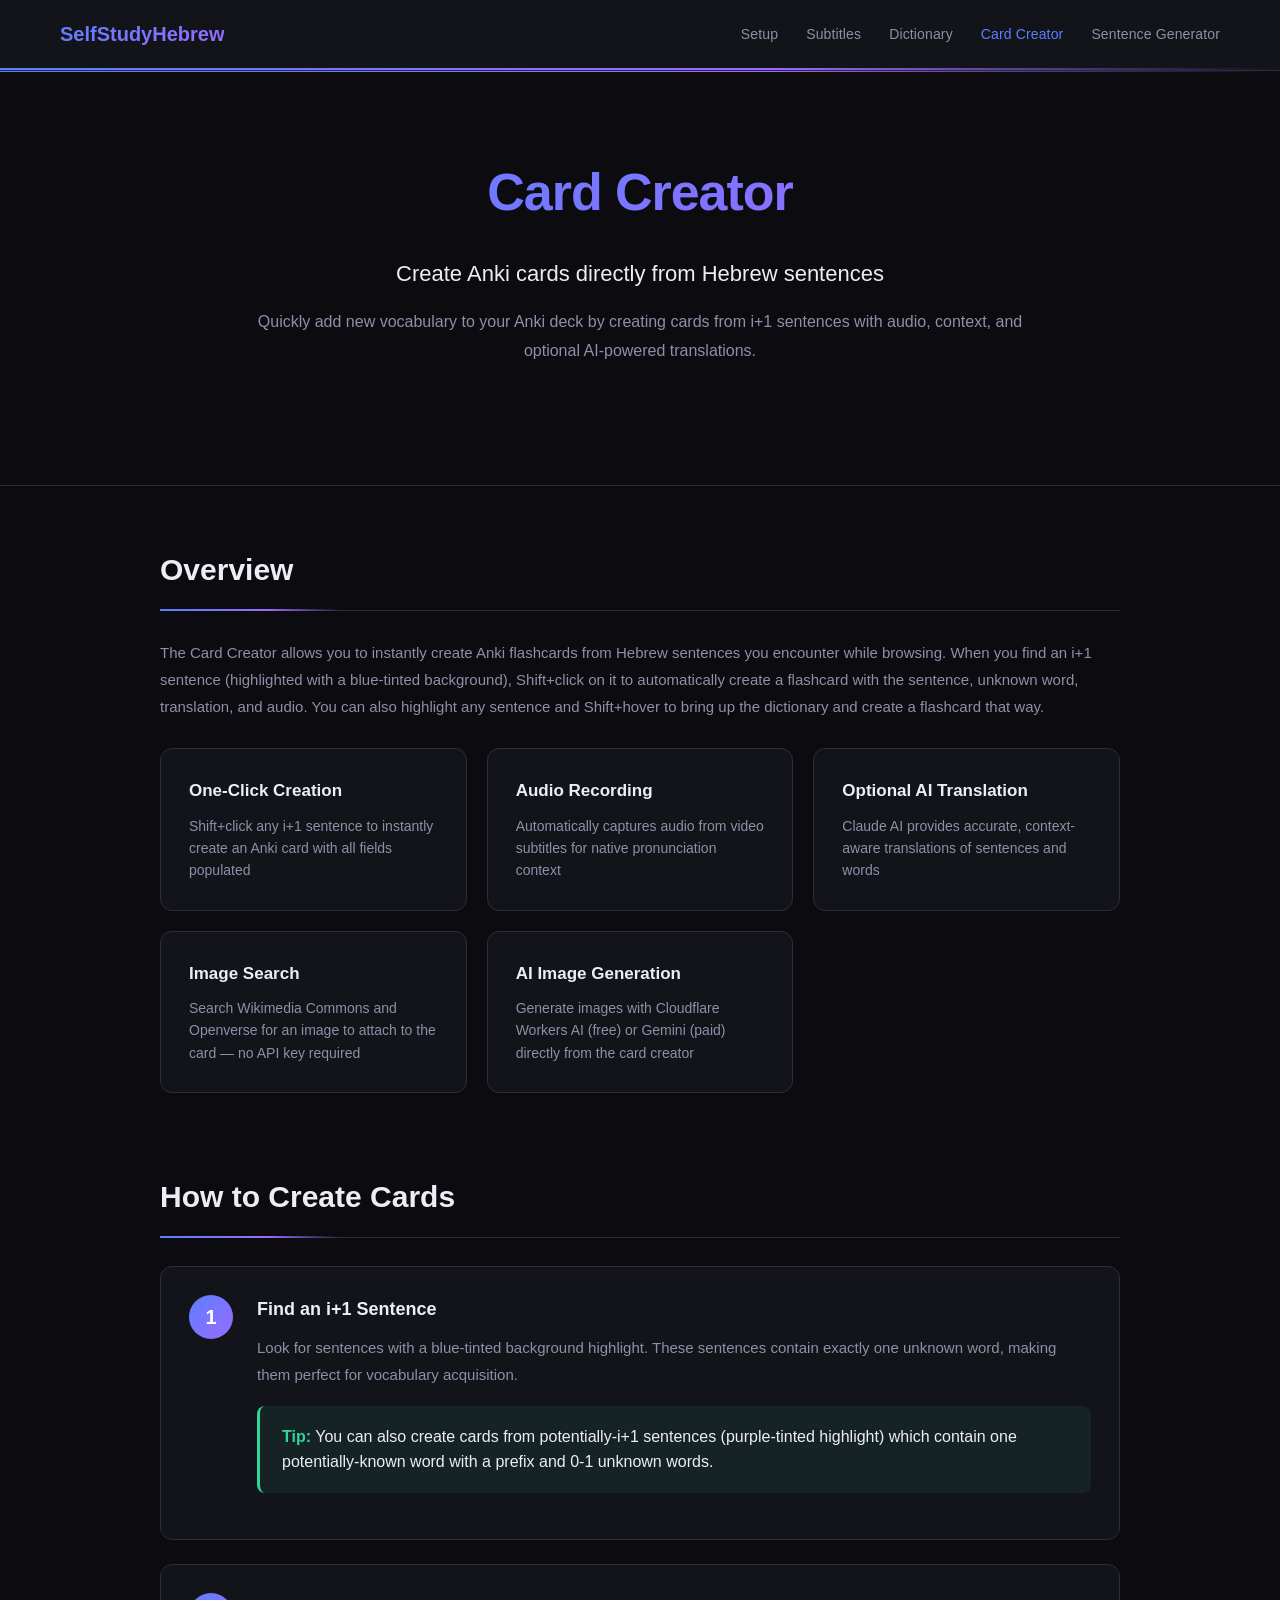
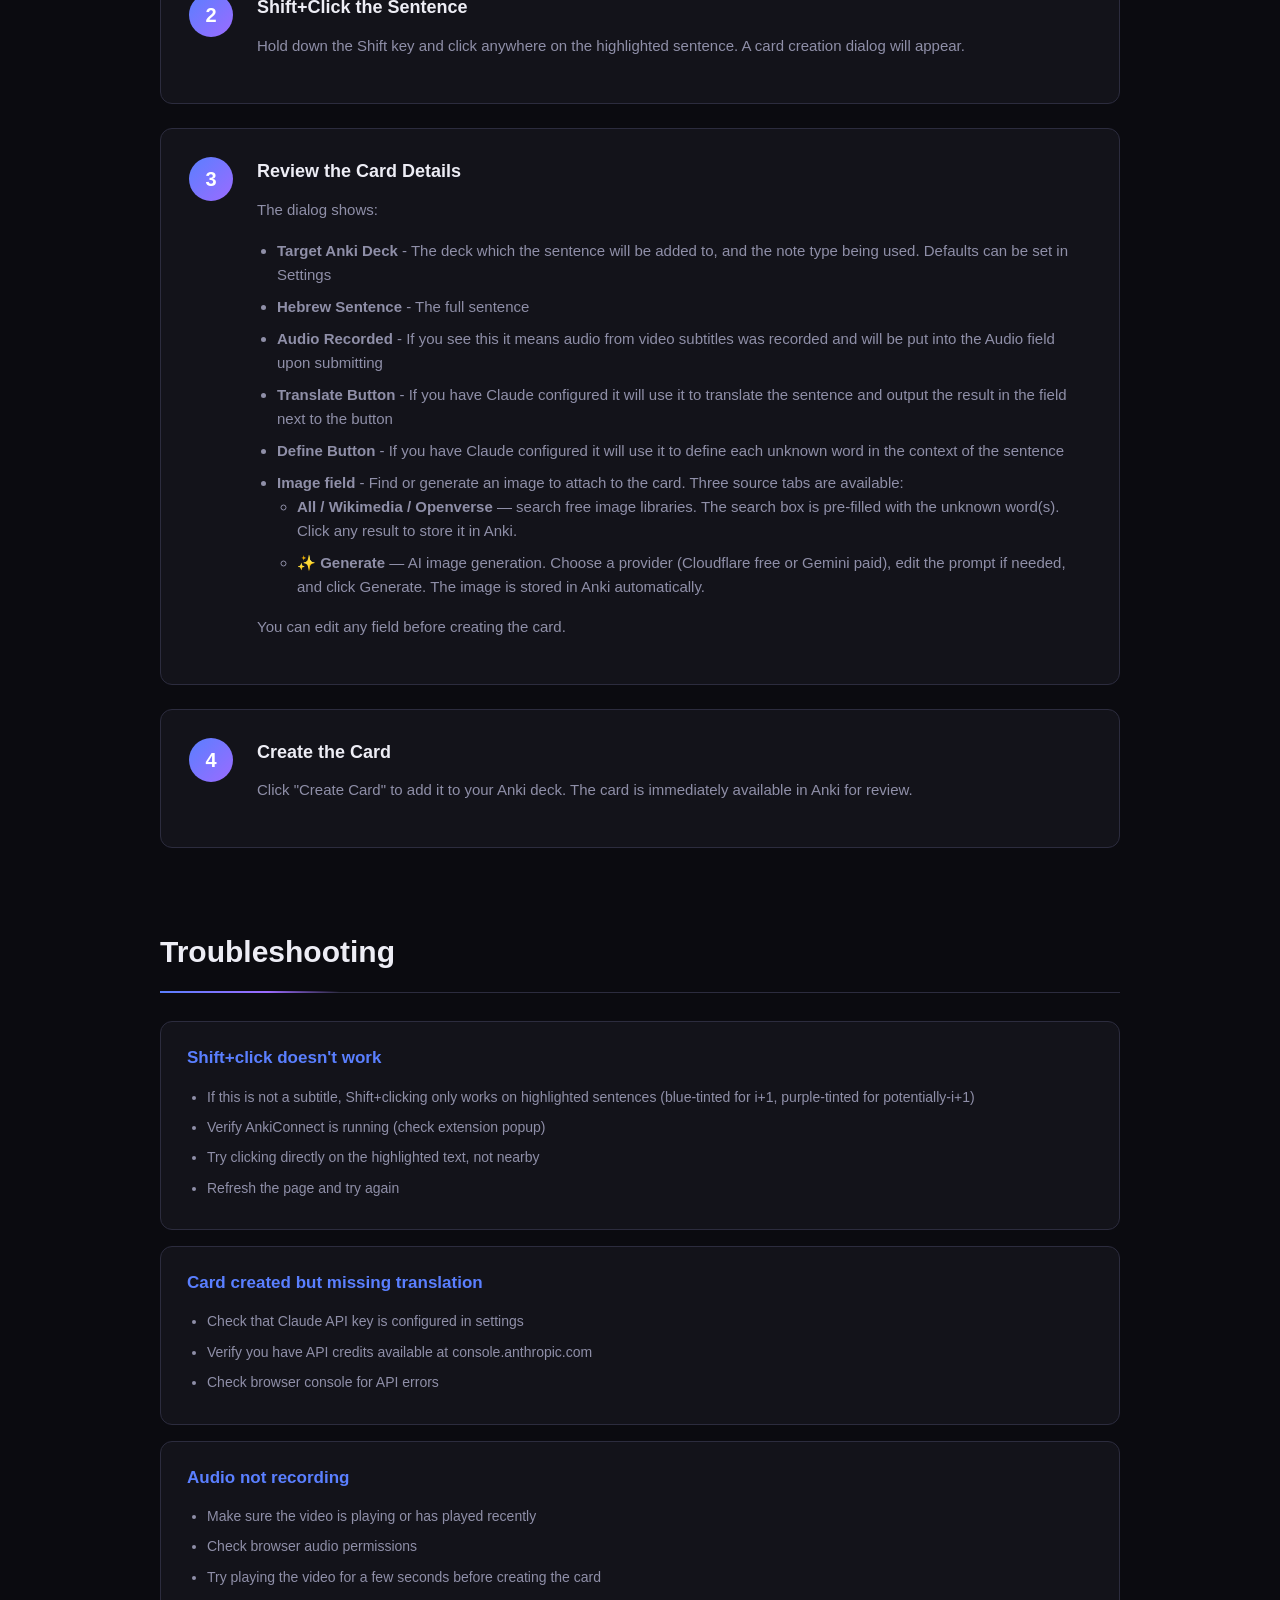
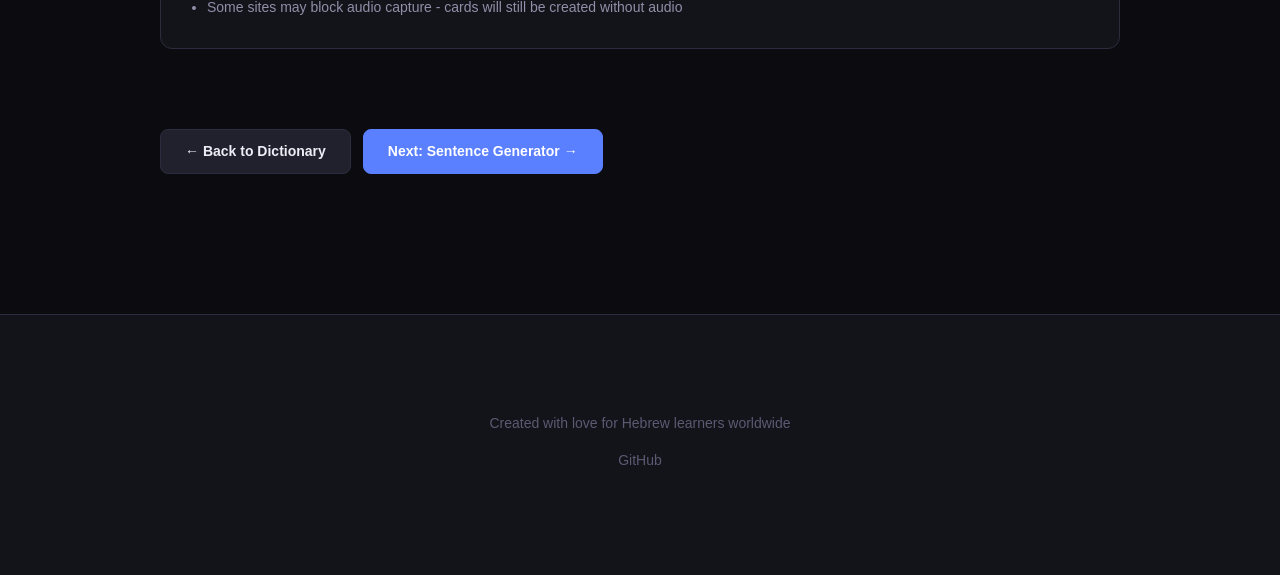
==== commit 53c7001e: "Updates" ====
--- a/cards.html
+++ b/cards.html
@@ -51,6 +51,14 @@
           <h3>Optional AI Translation</h3>
           <p>Claude AI provides accurate, context-aware translations of sentences and words</p>
         </div>
+        <div class="feature-card">
+          <h3>Image Search</h3>
+          <p>Search Wikimedia Commons and Openverse for an image to attach to the card — no API key required</p>
+        </div>
+        <div class="feature-card">
+          <h3>AI Image Generation</h3>
+          <p>Generate images with Cloudflare Workers AI (free) or Gemini (paid) directly from the card creator</p>
+        </div>
       </div>
     </section>
 
@@ -83,11 +91,17 @@
           <h3>Review the Card Details</h3>
           <p>The dialog shows:</p>
           <ul>
-            <li><strong>Target Anki Deck</strong> - The deck which the sentence will be added to, and. the note type being used. Defaults can be set in the Settings</li>
+            <li><strong>Target Anki Deck</strong> - The deck which the sentence will be added to, and the note type being used. Defaults can be set in Settings</li>
             <li><strong>Hebrew Sentence</strong> - The full sentence</li>
-            <li><strong>Audio Recorded</strong> - If you see this it means audio from video subtitles was recorded and will be put into the defined Audio field upon submitting</li>
+            <li><strong>Audio Recorded</strong> - If you see this it means audio from video subtitles was recorded and will be put into the Audio field upon submitting</li>
             <li><strong>Translate Button</strong> - If you have Claude configured it will use it to translate the sentence and output the result in the field next to the button</li>
             <li><strong>Define Button</strong> - If you have Claude configured it will use it to define each unknown word in the context of the sentence</li>
+            <li><strong>Image field</strong> - Find or generate an image to attach to the card. Three source tabs are available:
+              <ul>
+                <li><strong>All / Wikimedia / Openverse</strong> — search free image libraries. The search box is pre-filled with the unknown word(s). Click any result to store it in Anki.</li>
+                <li><strong>✨ Generate</strong> — AI image generation. Choose a provider (Cloudflare free or Gemini paid), edit the prompt if needed, and click Generate. The image is stored in Anki automatically.</li>
+              </ul>
+            </li>
           </ul>
           <p>You can edit any field before creating the card.</p>
         </div>
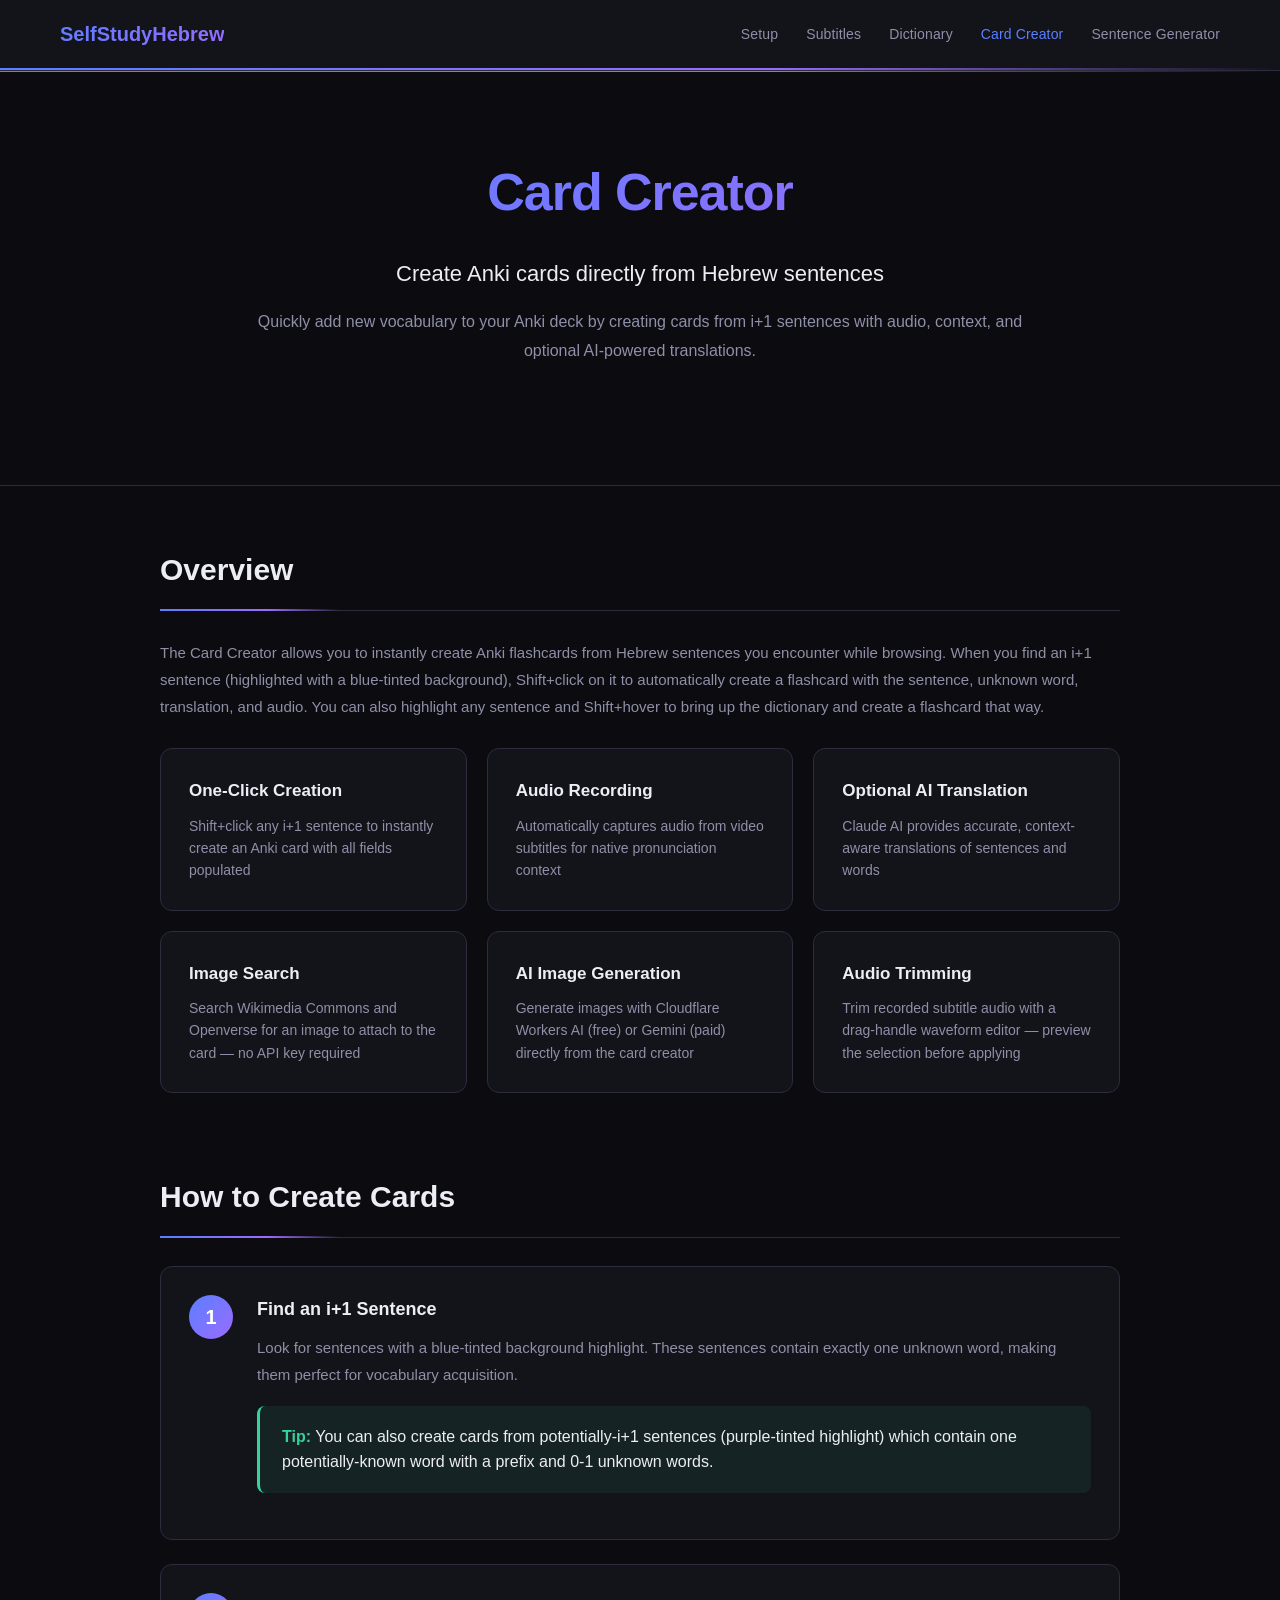
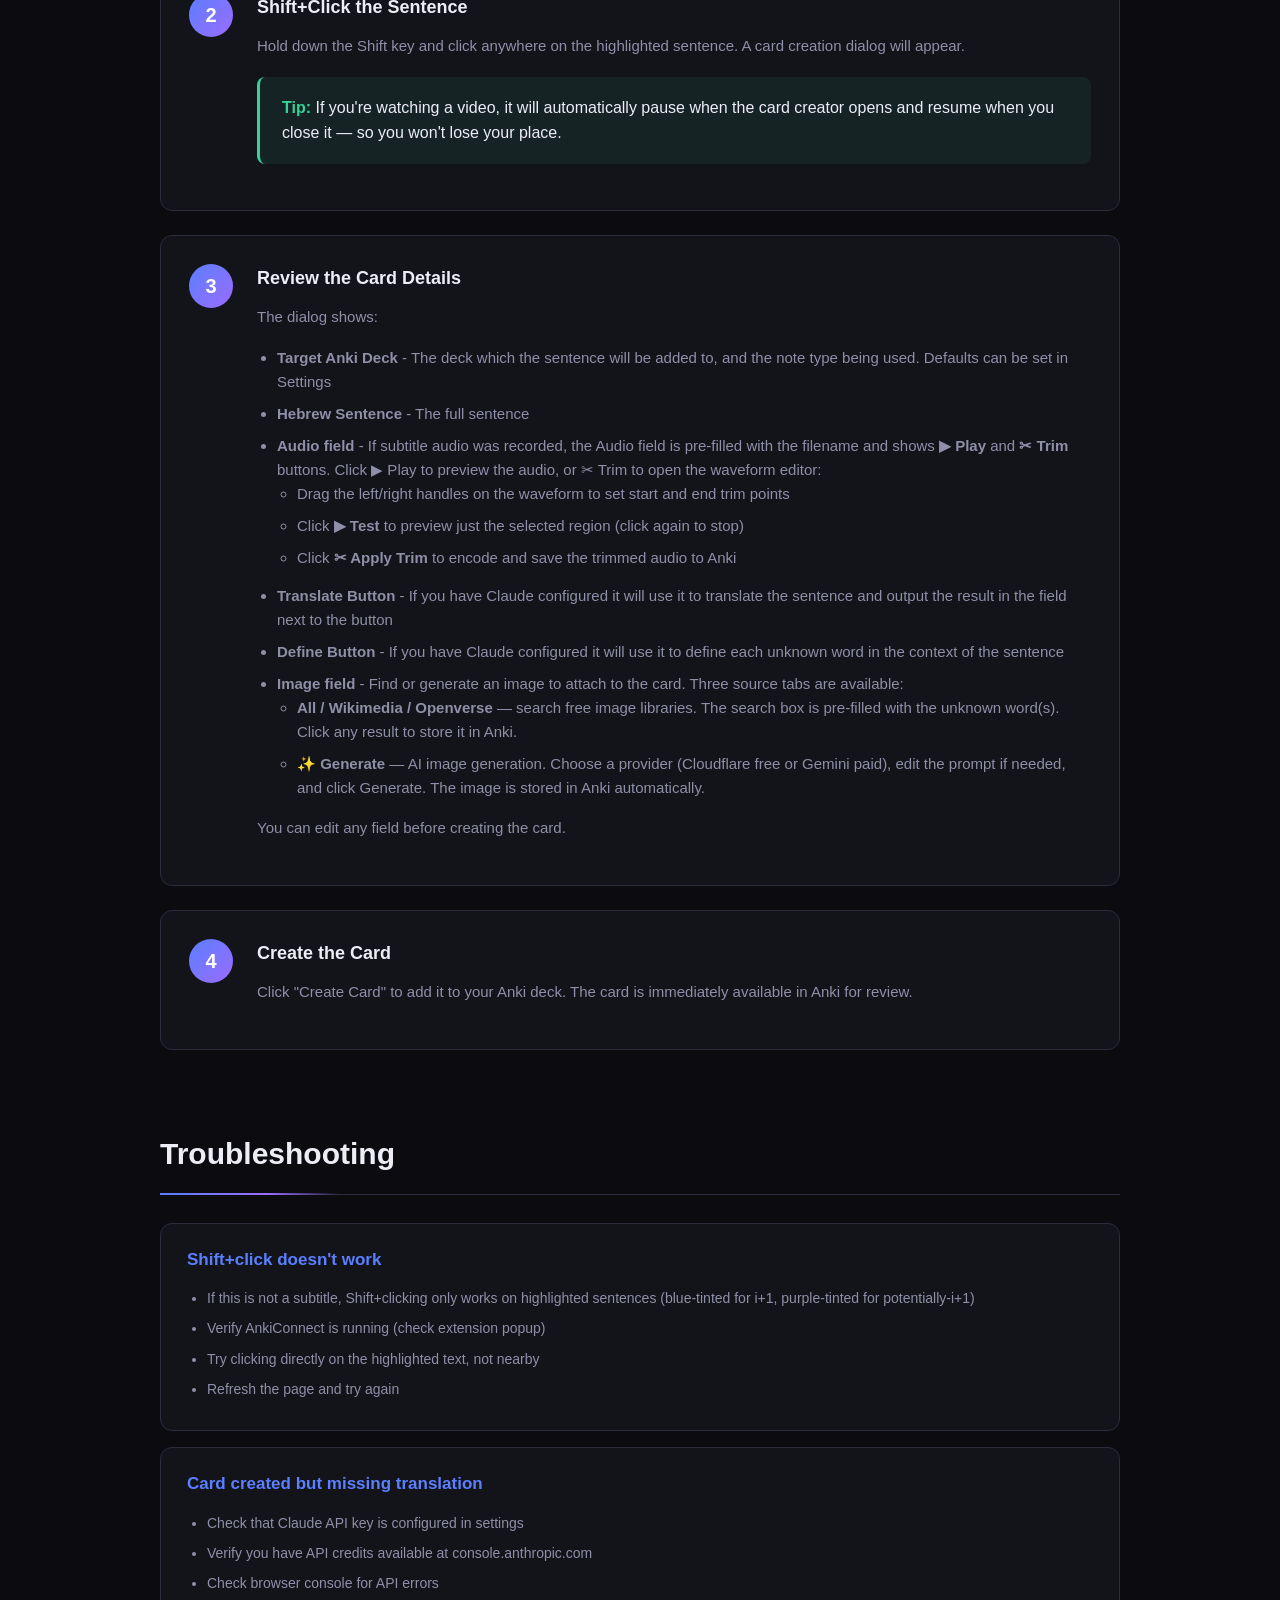
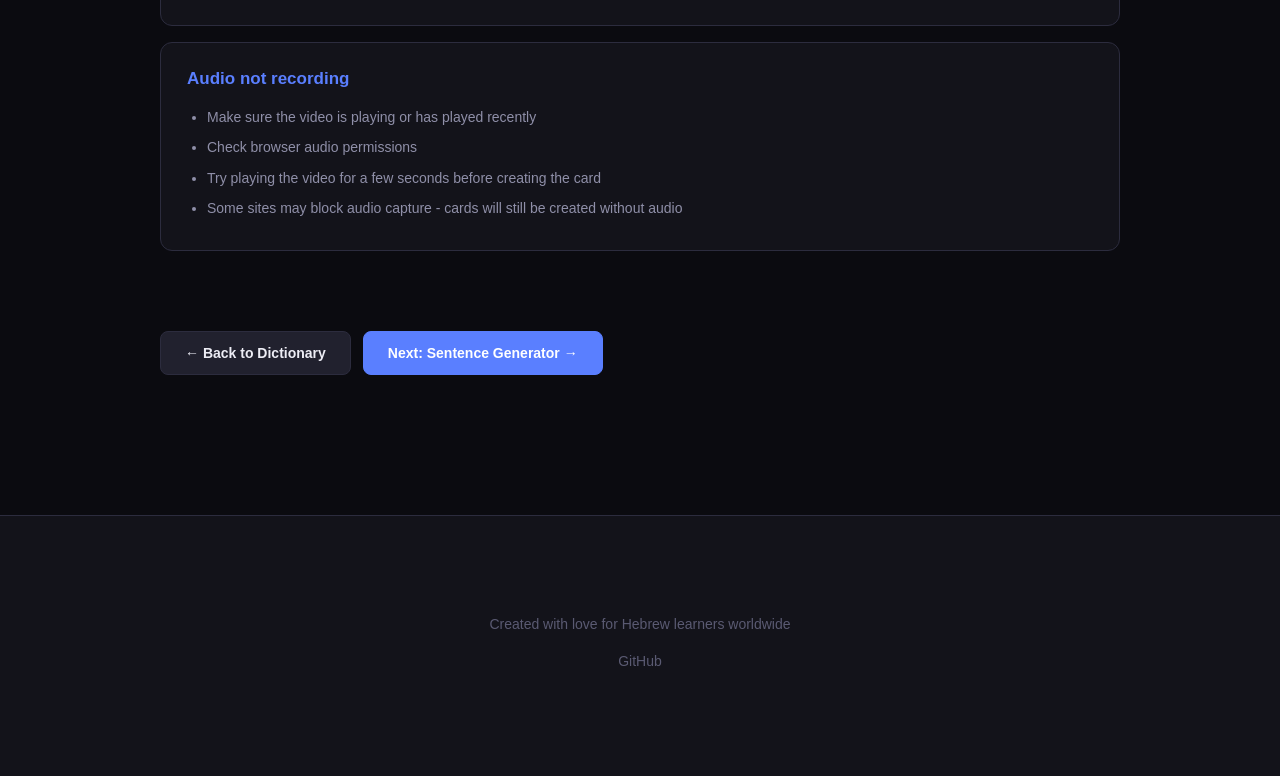
==== commit 548941b4: "Updates" ====
--- a/cards.html
+++ b/cards.html
@@ -59,6 +59,10 @@
           <h3>AI Image Generation</h3>
           <p>Generate images with Cloudflare Workers AI (free) or Gemini (paid) directly from the card creator</p>
         </div>
+        <div class="feature-card">
+          <h3>Audio Trimming</h3>
+          <p>Trim recorded subtitle audio with a drag-handle waveform editor — preview the selection before applying</p>
+        </div>
       </div>
     </section>
 
@@ -82,6 +86,9 @@
         <div class="step-content">
           <h3>Shift+Click the Sentence</h3>
           <p>Hold down the Shift key and click anywhere on the highlighted sentence. A card creation dialog will appear.</p>
+          <div class="tip-box">
+            <strong>Tip:</strong> If you're watching a video, it will automatically pause when the card creator opens and resume when you close it — so you won't lose your place.
+          </div>
         </div>
       </div>
 
@@ -93,7 +100,13 @@
           <ul>
             <li><strong>Target Anki Deck</strong> - The deck which the sentence will be added to, and the note type being used. Defaults can be set in Settings</li>
             <li><strong>Hebrew Sentence</strong> - The full sentence</li>
-            <li><strong>Audio Recorded</strong> - If you see this it means audio from video subtitles was recorded and will be put into the Audio field upon submitting</li>
+            <li><strong>Audio field</strong> - If subtitle audio was recorded, the Audio field is pre-filled with the filename and shows <strong>▶ Play</strong> and <strong>✂ Trim</strong> buttons. Click ▶ Play to preview the audio, or ✂ Trim to open the waveform editor:
+              <ul>
+                <li>Drag the left/right handles on the waveform to set start and end trim points</li>
+                <li>Click <strong>▶ Test</strong> to preview just the selected region (click again to stop)</li>
+                <li>Click <strong>✂ Apply Trim</strong> to encode and save the trimmed audio to Anki</li>
+              </ul>
+            </li>
             <li><strong>Translate Button</strong> - If you have Claude configured it will use it to translate the sentence and output the result in the field next to the button</li>
             <li><strong>Define Button</strong> - If you have Claude configured it will use it to define each unknown word in the context of the sentence</li>
             <li><strong>Image field</strong> - Find or generate an image to attach to the card. Three source tabs are available:
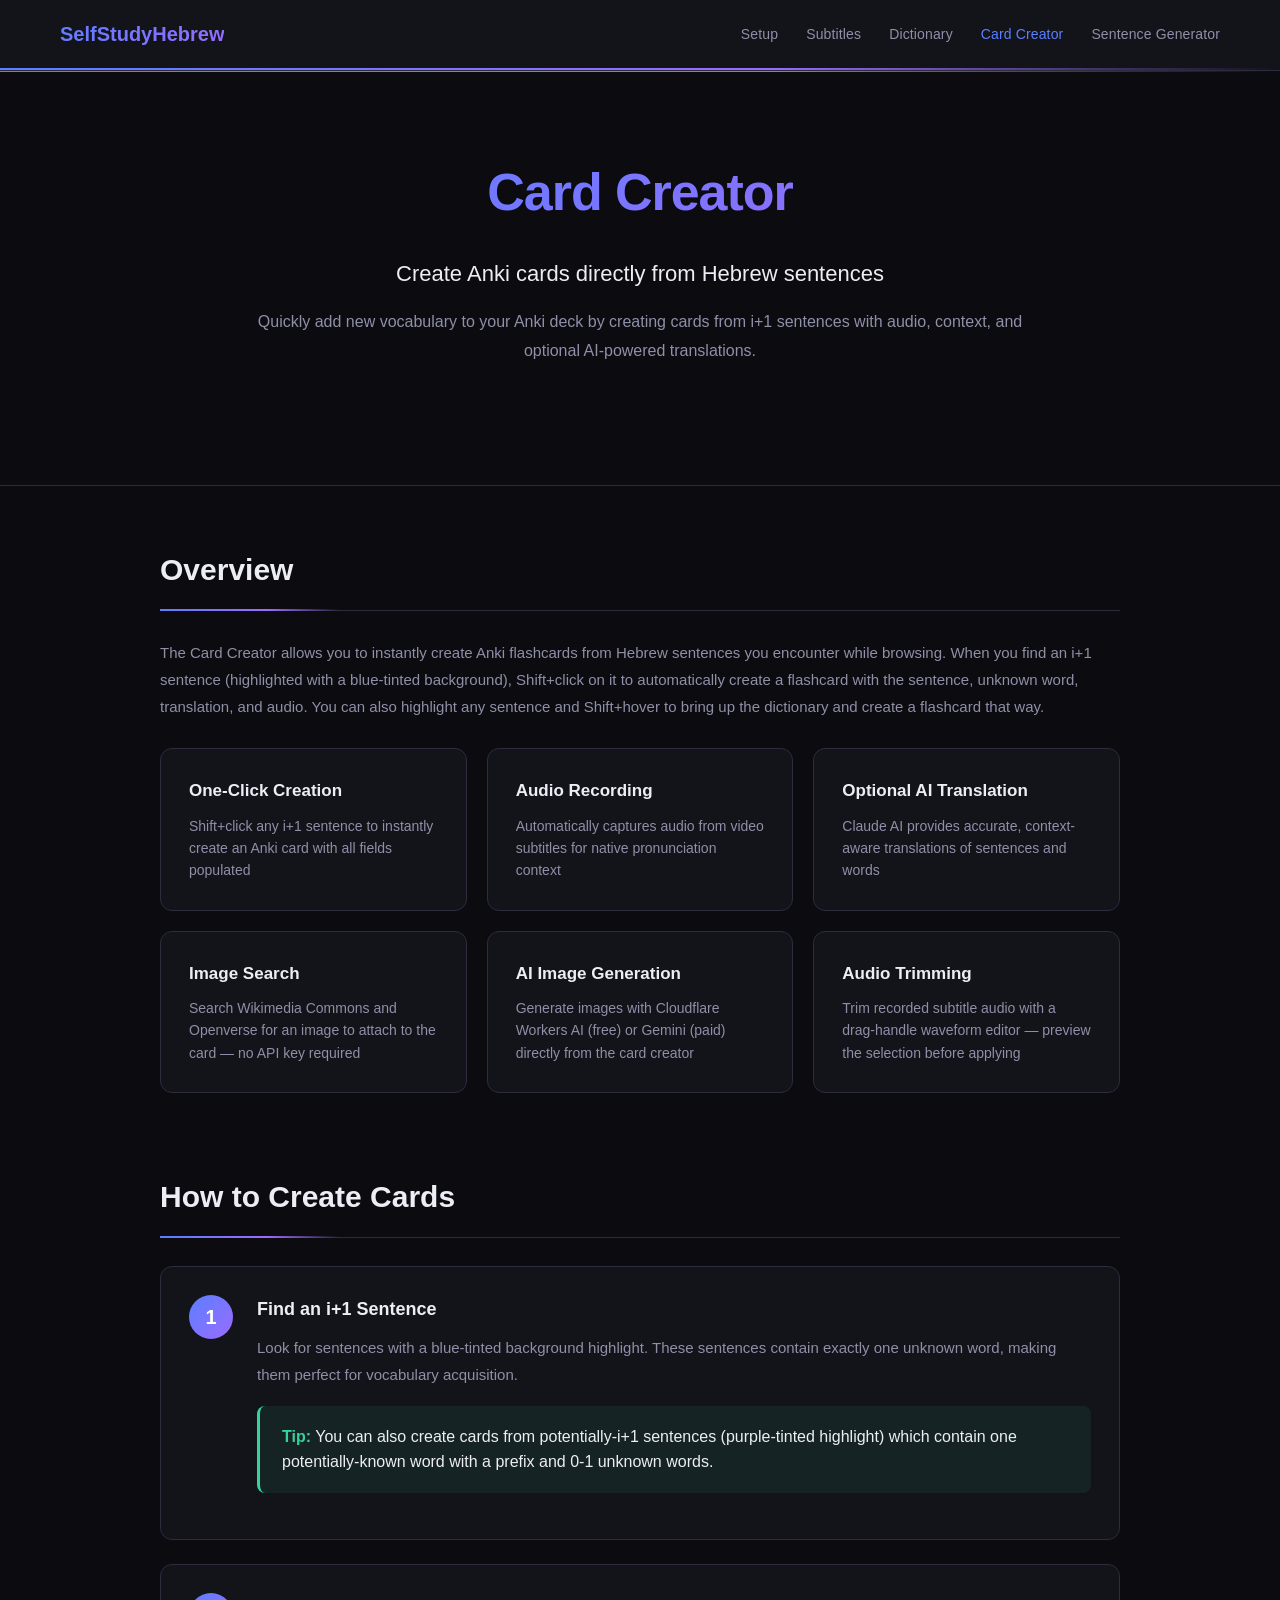
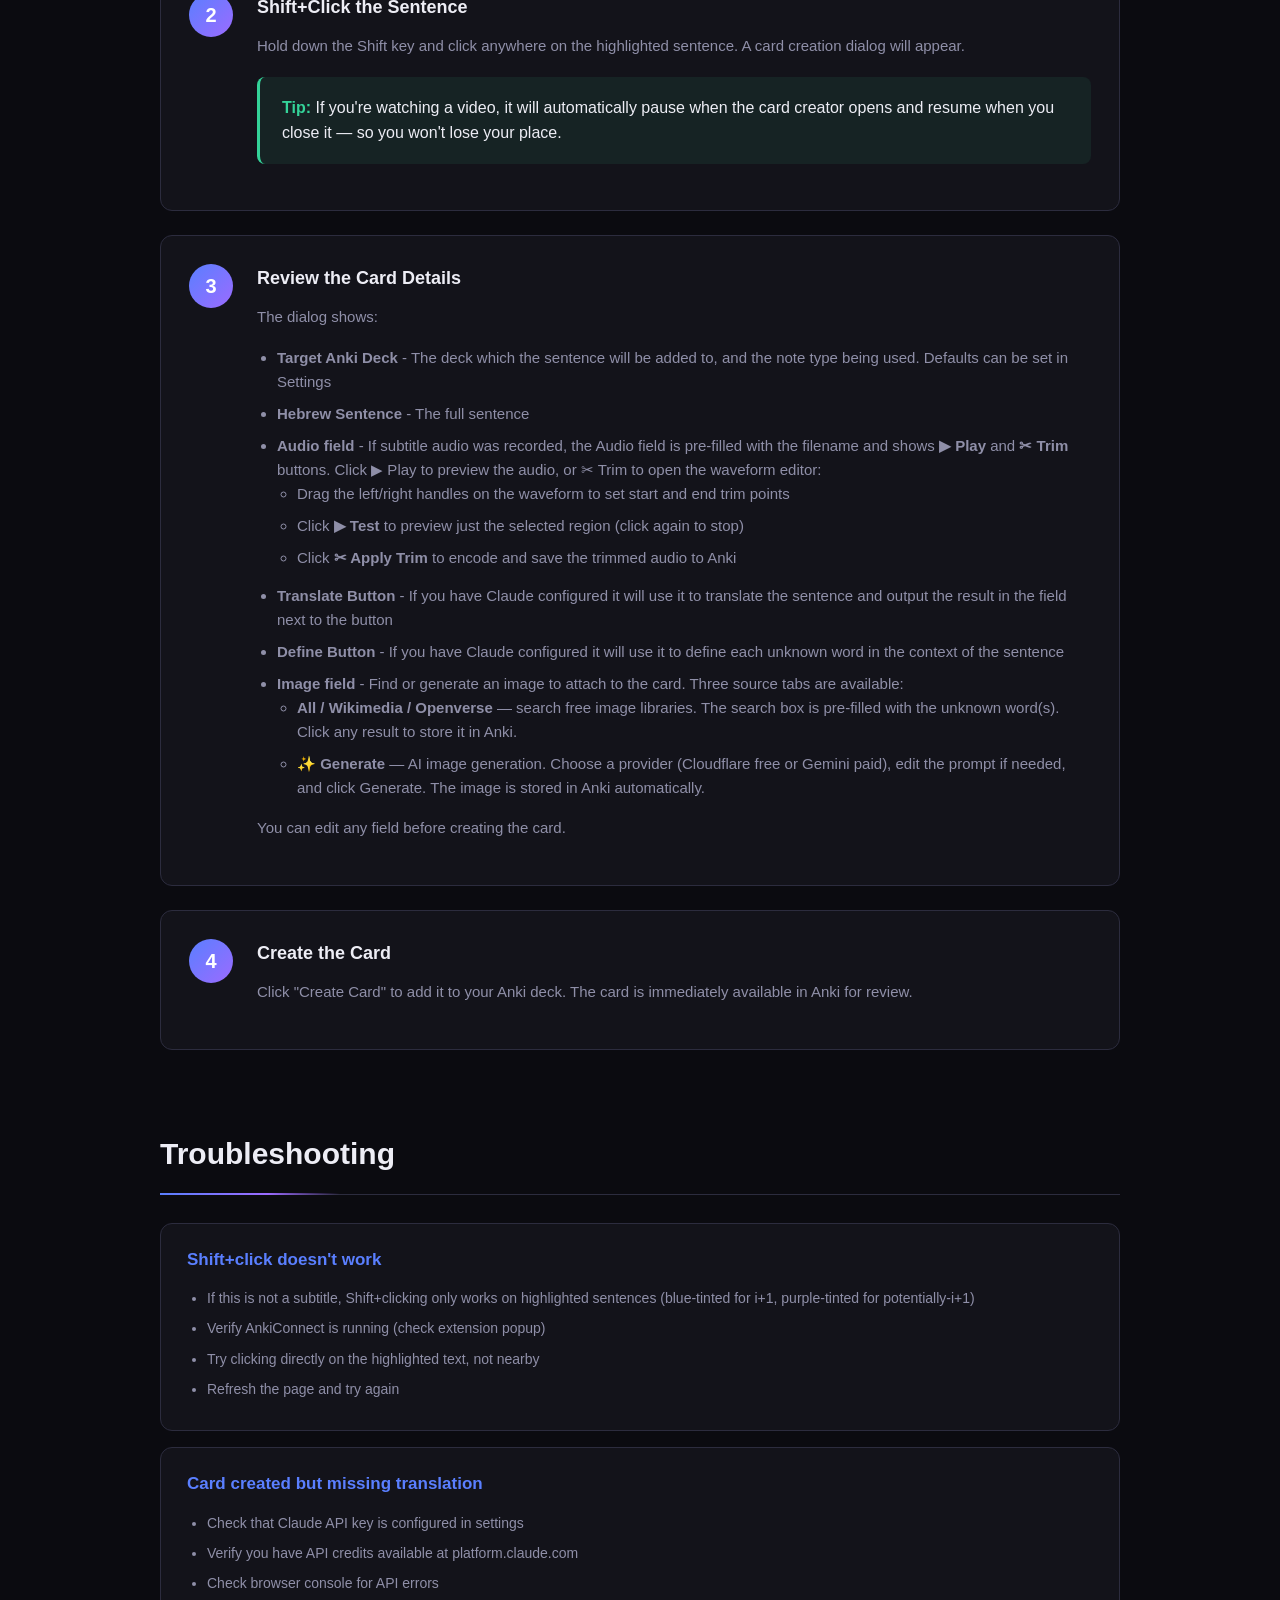
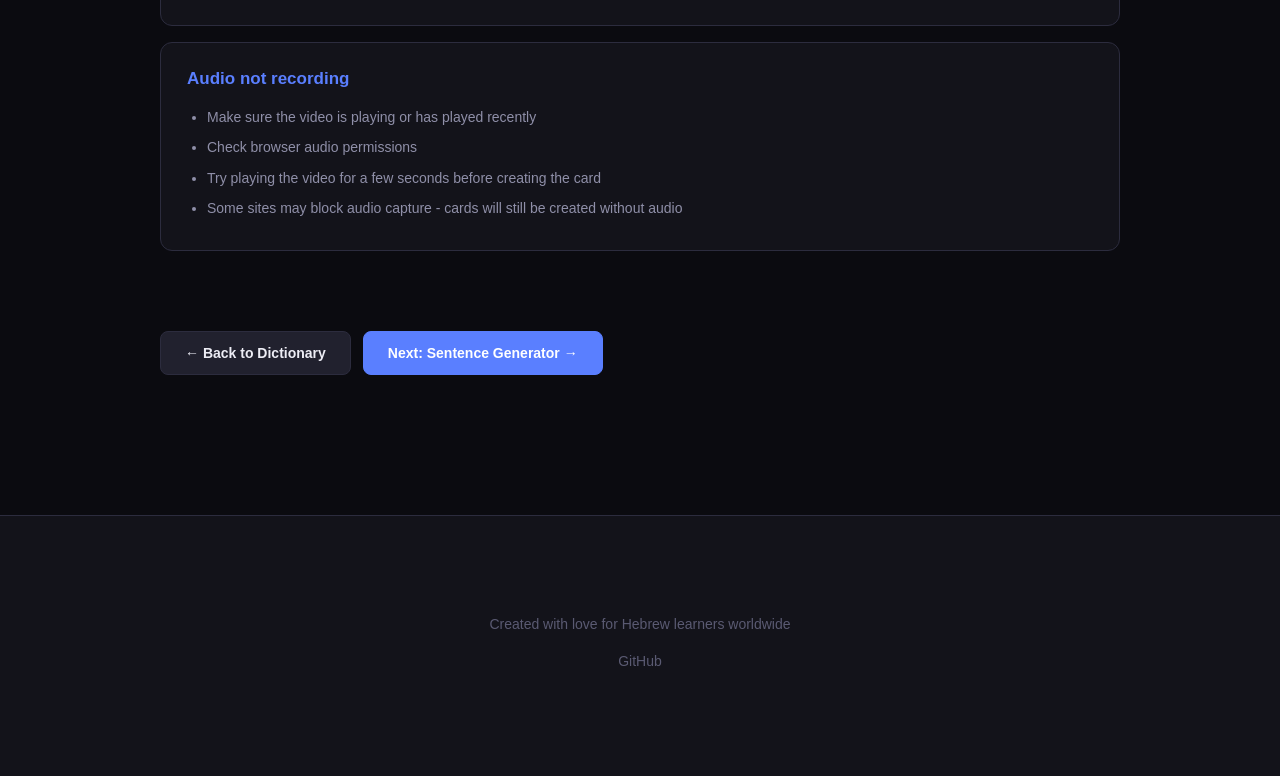
==== commit a1a96530: "Updates" ====
--- a/cards.html
+++ b/cards.html
@@ -147,7 +147,7 @@
         <h3>Card created but missing translation</h3>
         <ul>
           <li>Check that Claude API key is configured in settings</li>
-          <li>Verify you have API credits available at console.anthropic.com</li>
+          <li>Verify you have API credits available at platform.claude.com</li>
           <li>Check browser console for API errors</li>
         </ul>
       </div>
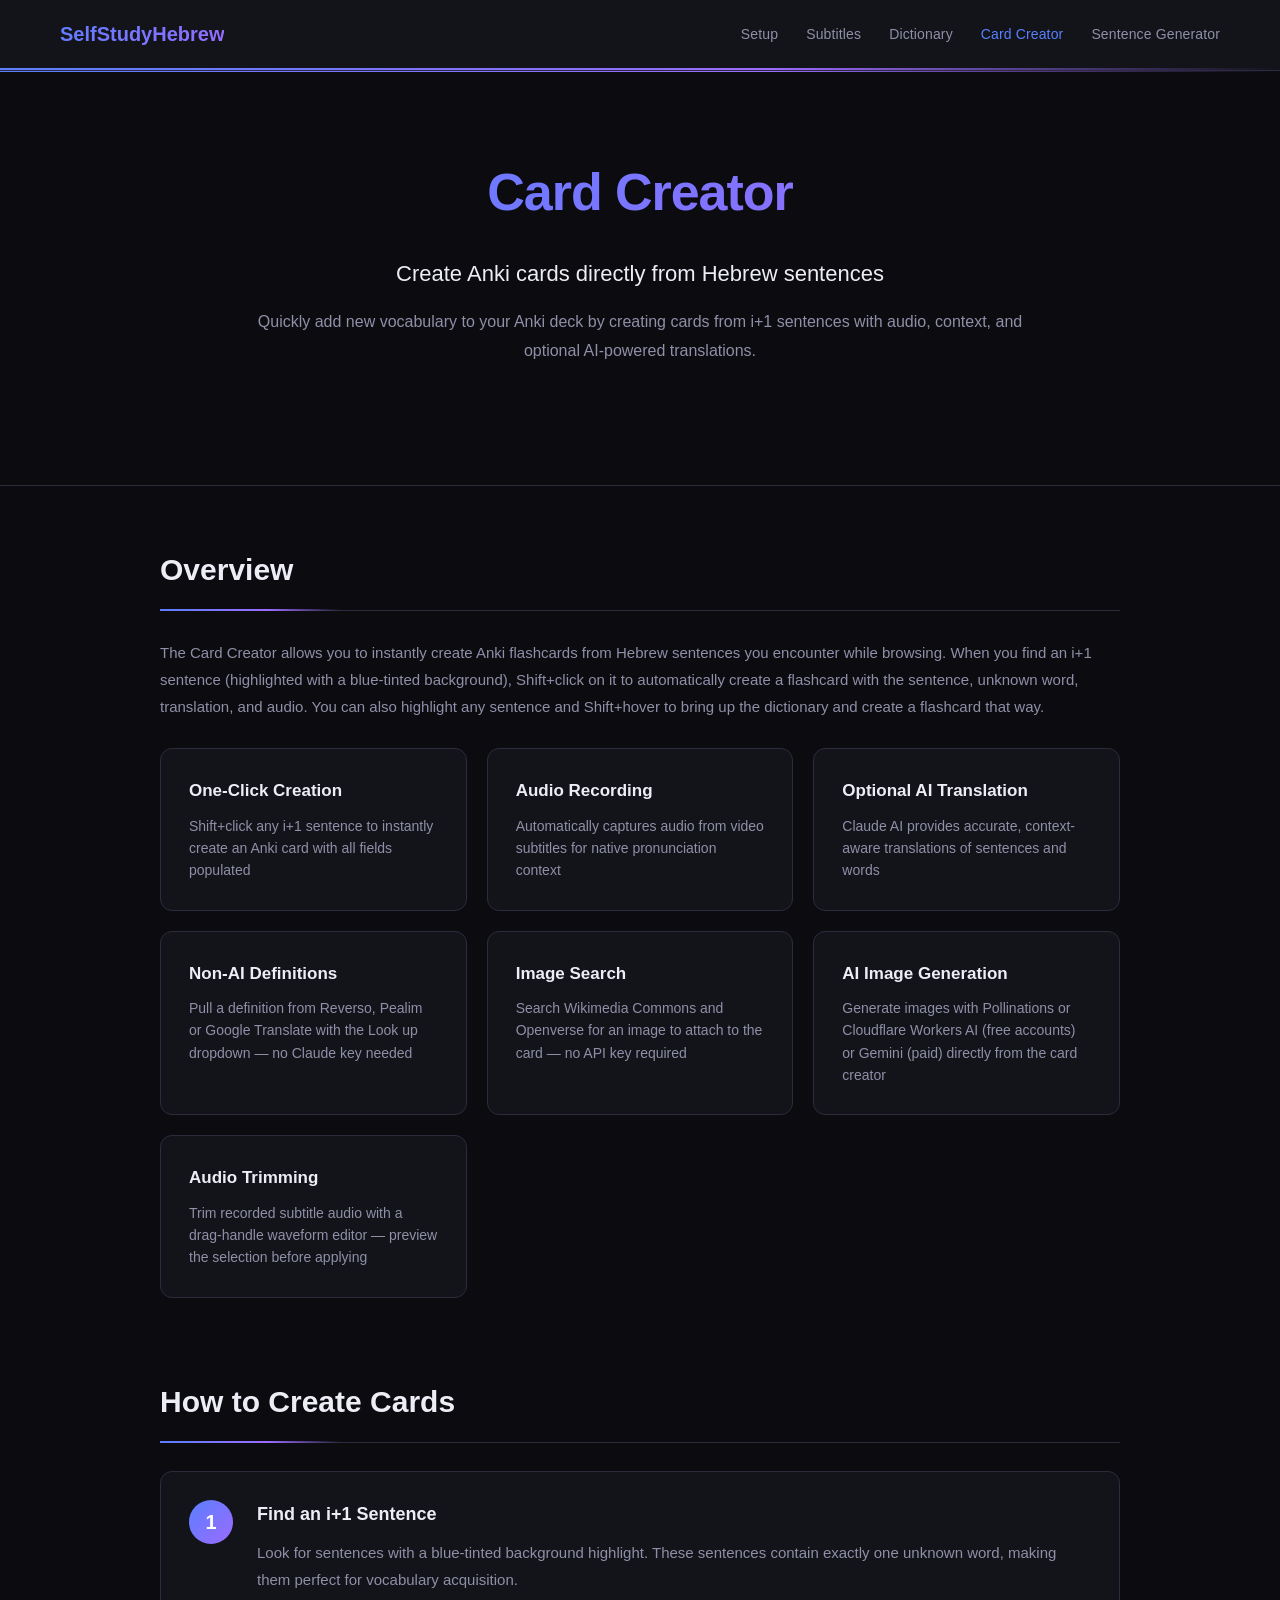
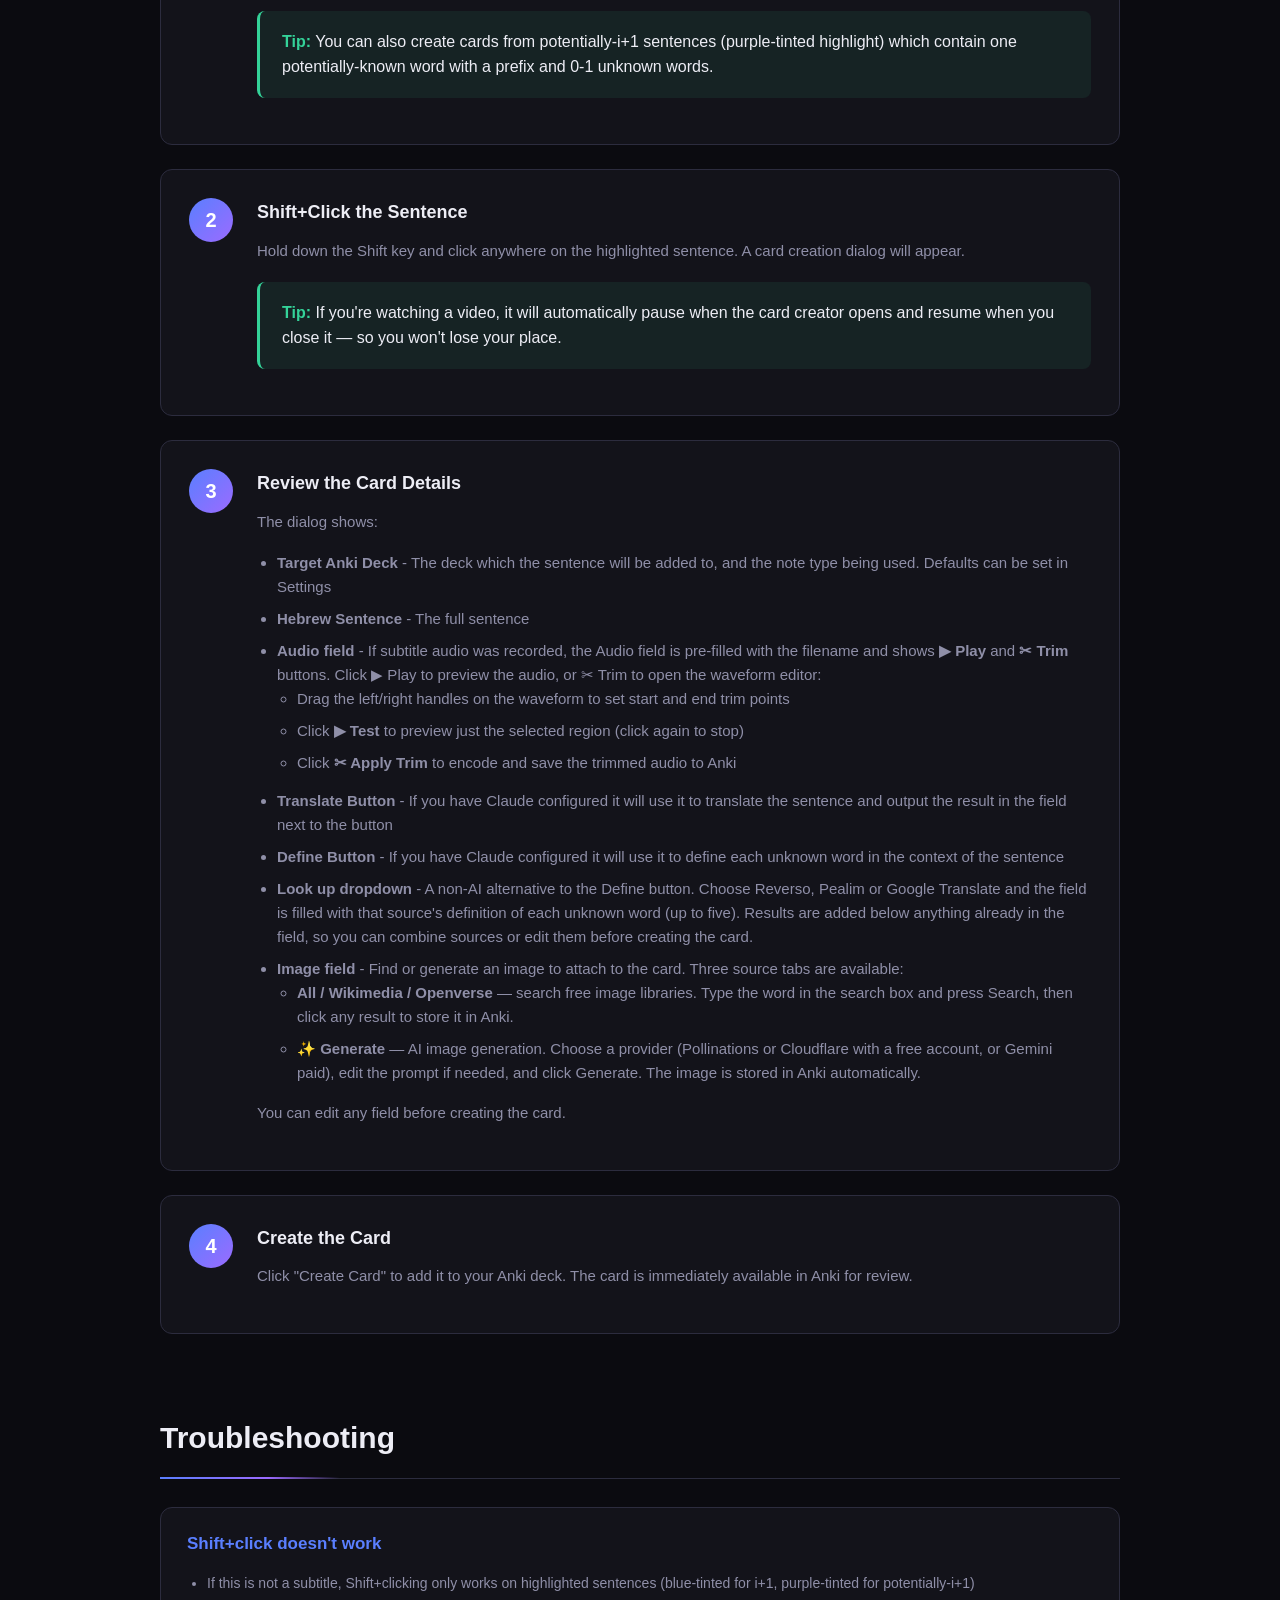
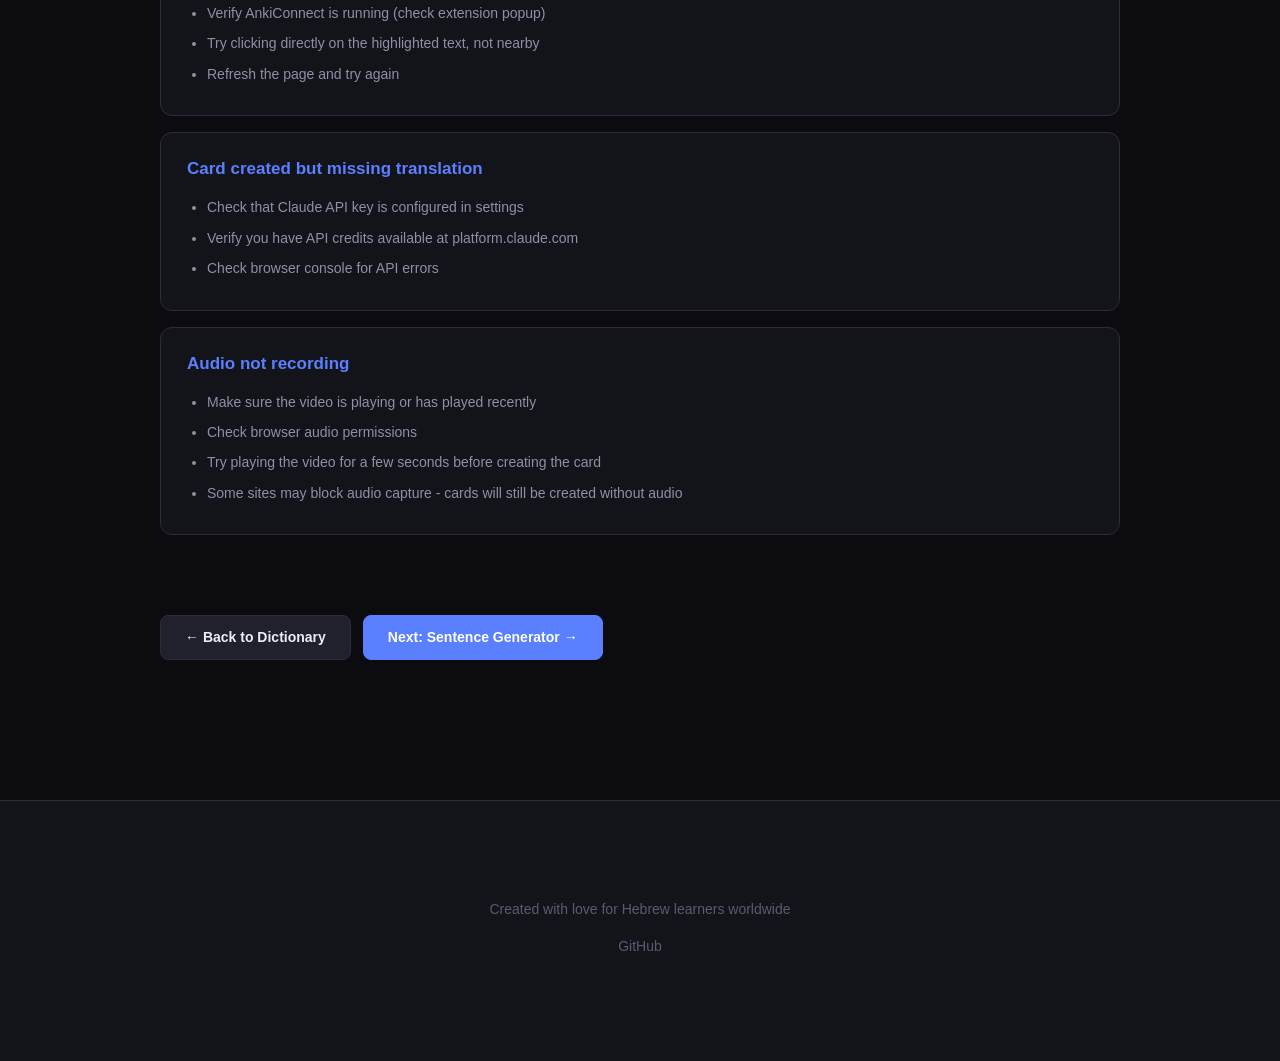
==== commit 94abc911: "Updates" ====
--- a/cards.html
+++ b/cards.html
@@ -52,12 +52,16 @@
           <p>Claude AI provides accurate, context-aware translations of sentences and words</p>
         </div>
         <div class="feature-card">
+          <h3>Non-AI Definitions</h3>
+          <p>Pull a definition from Reverso, Pealim or Google Translate with the Look up dropdown — no Claude key needed</p>
+        </div>
+        <div class="feature-card">
           <h3>Image Search</h3>
           <p>Search Wikimedia Commons and Openverse for an image to attach to the card — no API key required</p>
         </div>
         <div class="feature-card">
           <h3>AI Image Generation</h3>
-          <p>Generate images with Cloudflare Workers AI (free) or Gemini (paid) directly from the card creator</p>
+          <p>Generate images with Pollinations or Cloudflare Workers AI (free accounts) or Gemini (paid) directly from the card creator</p>
         </div>
         <div class="feature-card">
           <h3>Audio Trimming</h3>
@@ -109,10 +113,11 @@
             </li>
             <li><strong>Translate Button</strong> - If you have Claude configured it will use it to translate the sentence and output the result in the field next to the button</li>
             <li><strong>Define Button</strong> - If you have Claude configured it will use it to define each unknown word in the context of the sentence</li>
+            <li><strong>Look up dropdown</strong> - A non-AI alternative to the Define button. Choose Reverso, Pealim or Google Translate and the field is filled with that source's definition of each unknown word (up to five). Results are added below anything already in the field, so you can combine sources or edit them before creating the card.</li>
             <li><strong>Image field</strong> - Find or generate an image to attach to the card. Three source tabs are available:
               <ul>
-                <li><strong>All / Wikimedia / Openverse</strong> — search free image libraries. The search box is pre-filled with the unknown word(s). Click any result to store it in Anki.</li>
-                <li><strong>✨ Generate</strong> — AI image generation. Choose a provider (Cloudflare free or Gemini paid), edit the prompt if needed, and click Generate. The image is stored in Anki automatically.</li>
+                <li><strong>All / Wikimedia / Openverse</strong> — search free image libraries. Type the word in the search box and press Search, then click any result to store it in Anki.</li>
+                <li><strong>✨ Generate</strong> — AI image generation. Choose a provider (Pollinations or Cloudflare with a free account, or Gemini paid), edit the prompt if needed, and click Generate. The image is stored in Anki automatically.</li>
               </ul>
             </li>
           </ul>
